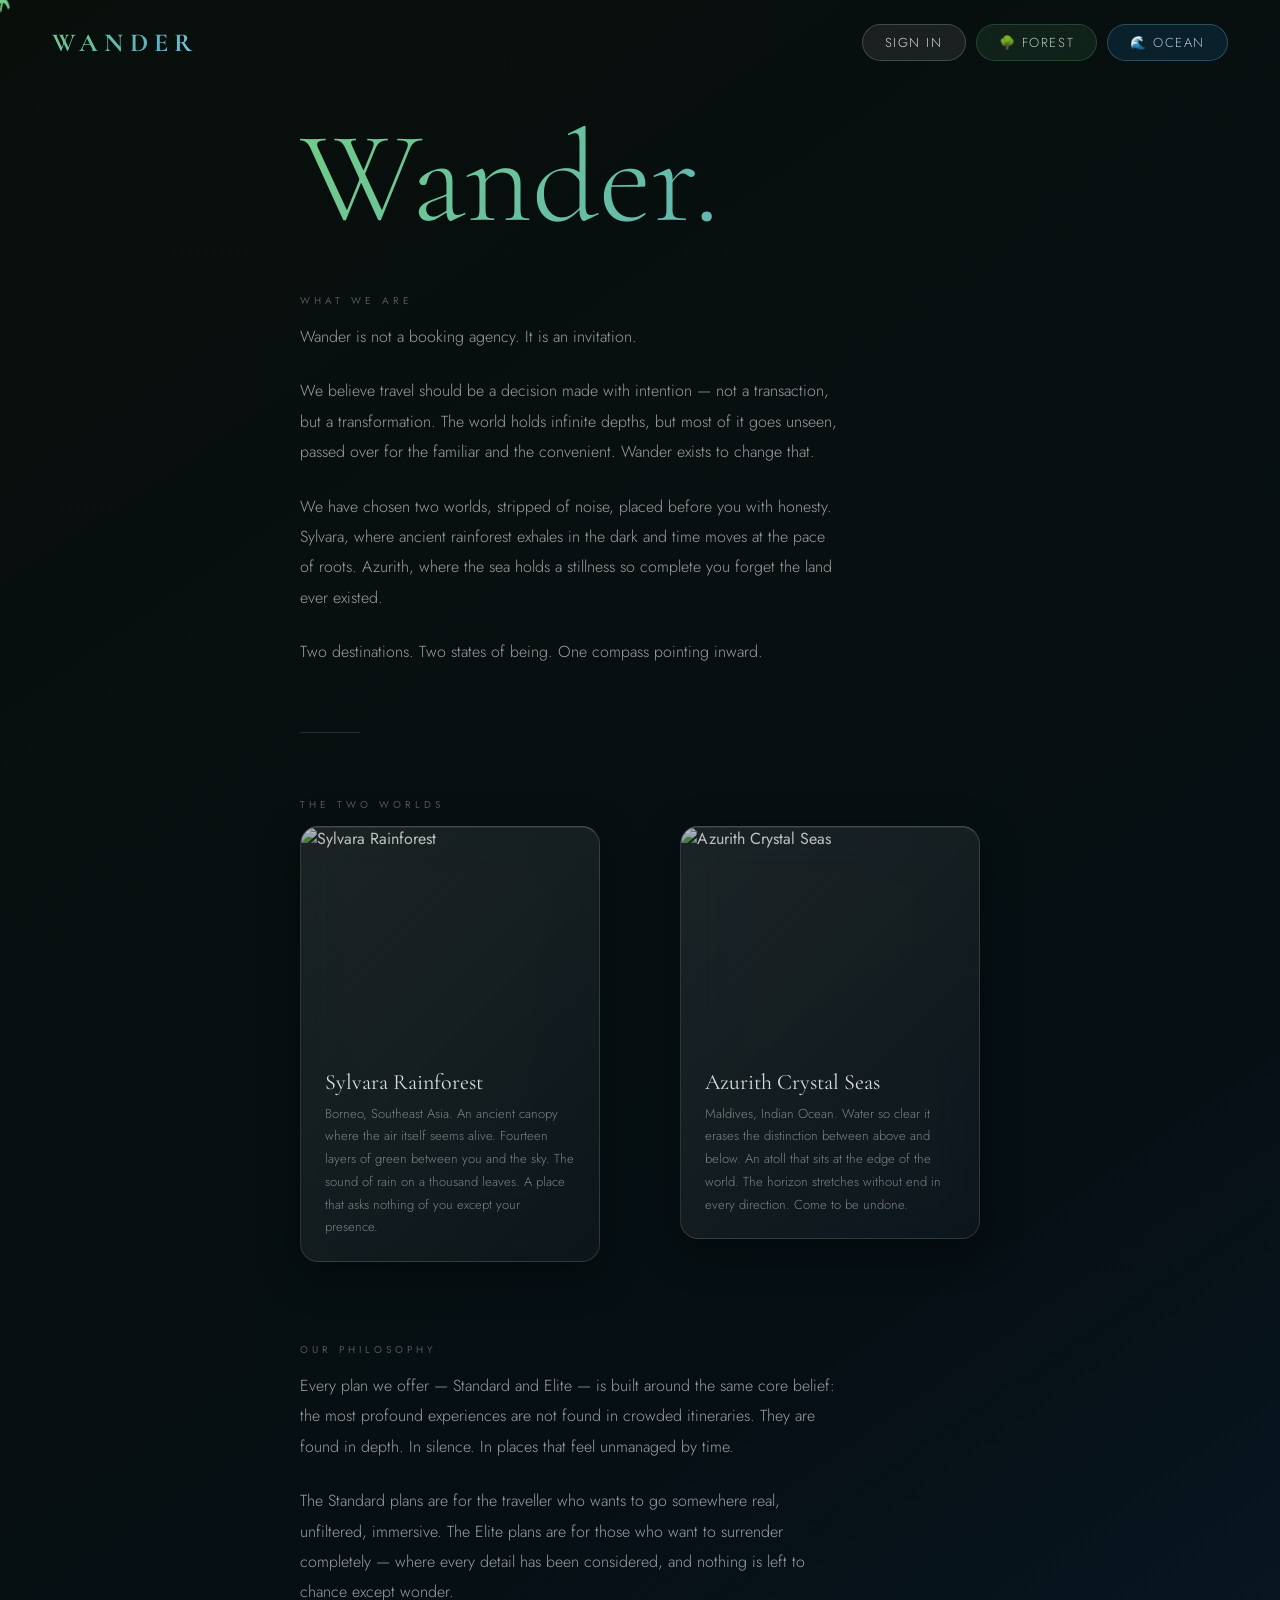
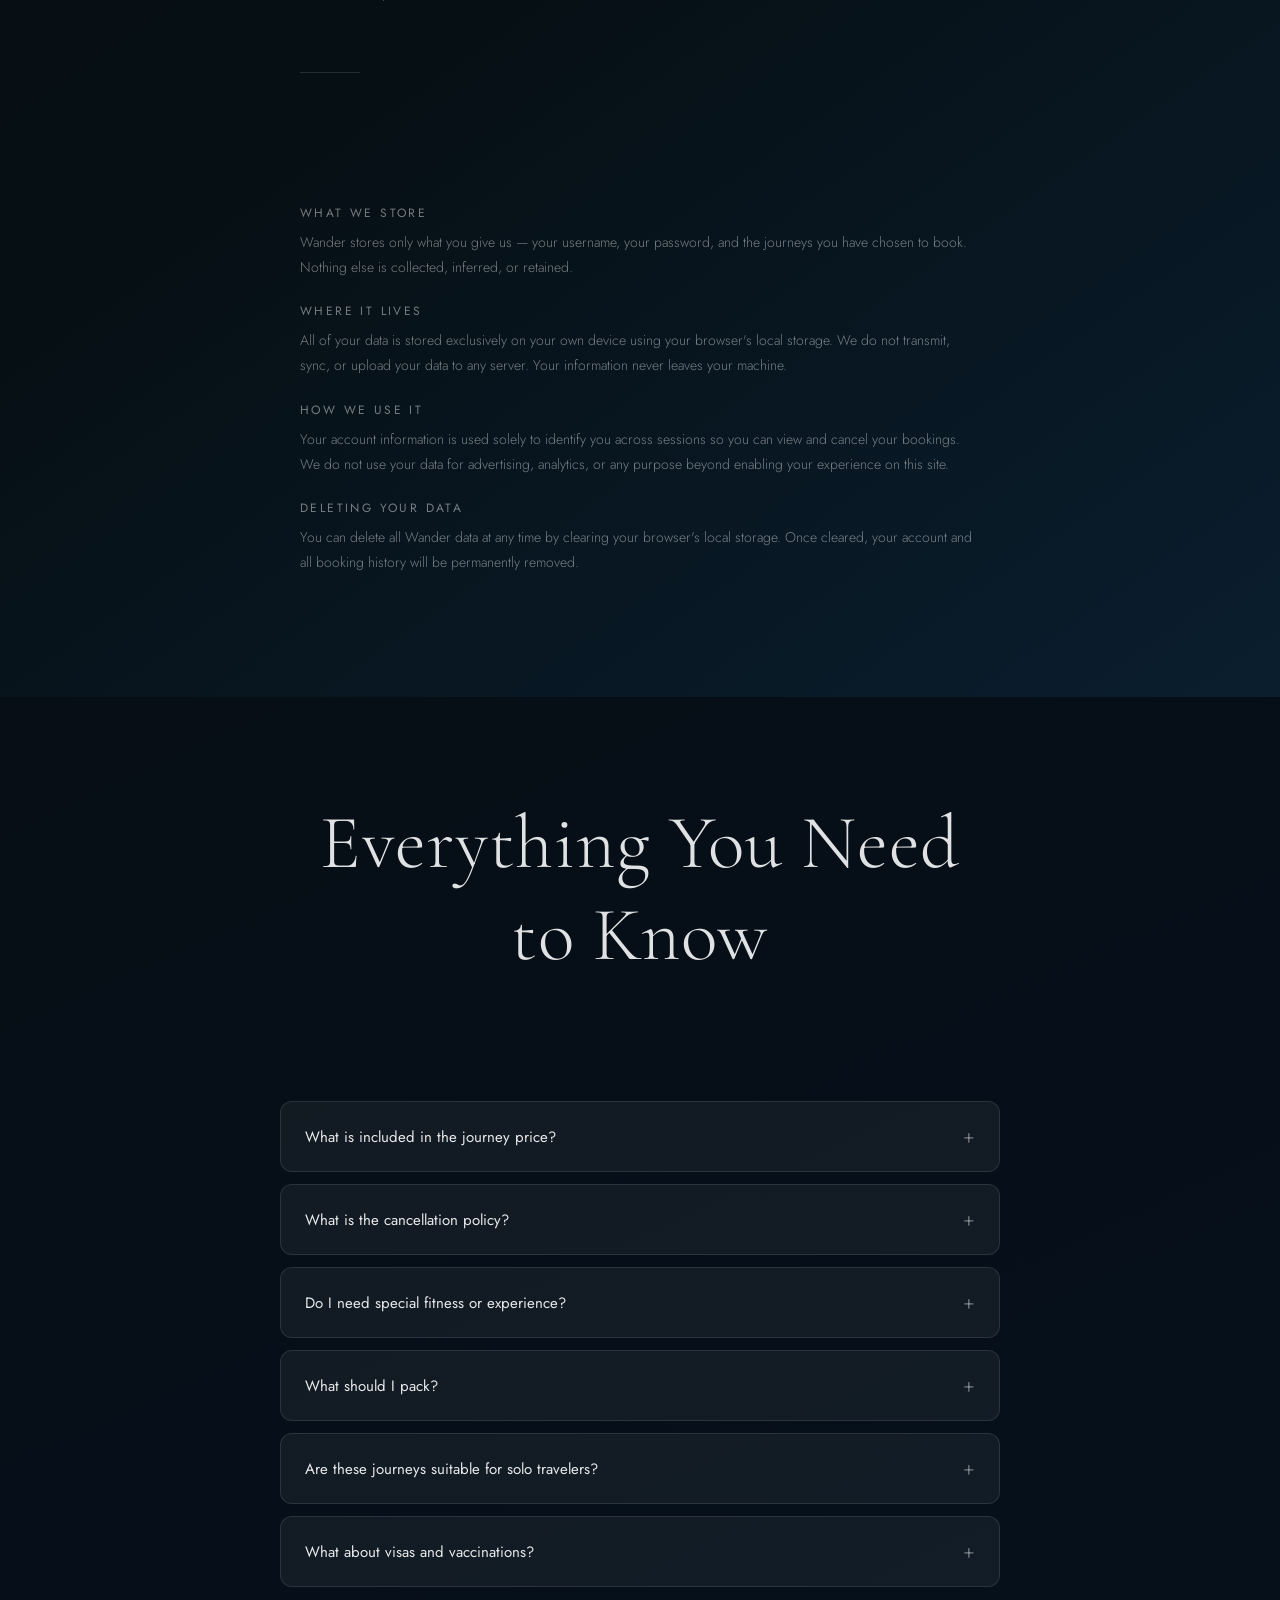
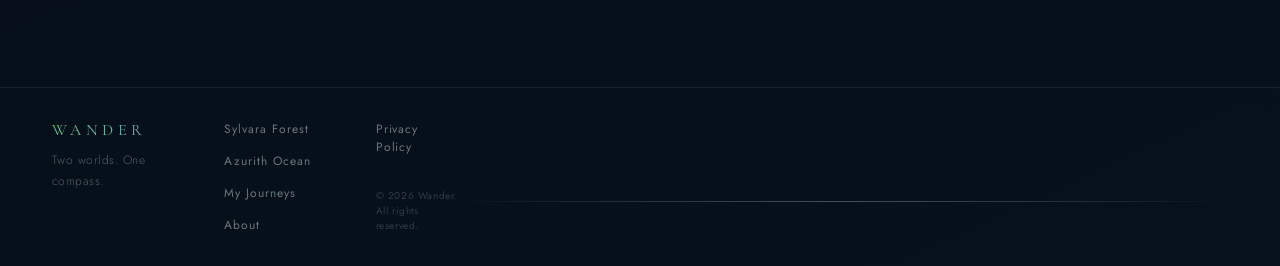
==== about.html @ 3d0f29c4 "this is back end included with some bug fixed" ====
<!DOCTYPE html>
<html lang="en">
<head>

  <meta charset="UTF-8">
  <meta name="viewport" content="width=device-width, initial-scale=1.0">
  <title>Wander — About</title>
  <link rel="preconnect" href="https://fonts.googleapis.com">
  <link rel="preconnect" href="https://fonts.gstatic.com" crossorigin>
  <link href="https://fonts.googleapis.com/css2?family=Cormorant+Garamond:ital,wght@0,300;0,400;0,600;1,300;1,400&family=Jost:wght@200;300;400;500&display=swap" rel="stylesheet">
  <link href="https://cdn.jsdelivr.net/npm/daisyui@4/dist/full.min.css" rel="stylesheet"/>
  <script>tailwind.config = { theme: { extend: {} } }</script>
  <script src="https://cdn.tailwindcss.com"></script>
  <link rel="stylesheet" href="css/style.css">

  <style>
    body {
      background: linear-gradient(155deg, #080f0b 0%, #060d14 50%, #06111d 100%);
      min-height: 100vh;
    }

    .about-split {
      display: grid;
      grid-template-columns: 1fr 1fr;
      gap: 80px;
      align-items: start;
      margin-bottom: 80px;
    }

    .world-card {
      border-radius: 18px;
      overflow: hidden;
      position: relative;
    }

    .world-card-img {
      width: 100%;
      height: 220px;
      object-fit: cover;
      display: block;
      filter: brightness(0.75);
      transition: filter 0.5s ease, transform 0.5s ease;
    }

    .world-card:hover .world-card-img {
      filter: brightness(0.9);
      transform: scale(1.03);
    }

    .world-card-body {
      padding: 22px 24px;
    }

    .world-card-name {
      font-family: 'Cormorant Garamond', serif;
      font-size: 22px;
      font-weight: 400;
      color: rgba(255,255,255,0.85);
      margin-bottom: 8px;
    }

    .world-card-desc {
      font-size: 13px;
      font-weight: 300;
      line-height: 1.75;
      color: rgba(255,255,255,0.45);
    }

    @media (max-width: 640px) {
      .about-split { grid-template-columns: 1fr; gap: 24px; }
    }
  </style>

 <!-- 1. Supabase SDK -->
 <script src="https://cdn.jsdelivr.net/npm/@supabase/supabase-js@2"></script>
 <!-- 2. Config (initializes client) -->
 <script src="js/config.js" defer></script>
 <!-- 3. Auth logic -->
 <script src="js/auth.js" defer></script>
 <!-- 4. Main logic (cursor, scroll, FAQ, lightbox, inquiry) -->
 <script src="js/main.js" defer></script>
 <!-- 5. Bookings logic -->
 <script src="js/bookings.js" defer></script>
</head>
<body>

  <!-- Leaf Cursor -->
  <div id="leaf-cursor">
    <svg viewBox="0 0 24 24" xmlns="http://www.w3.org/2000/svg" width="28" height="28">
      <path d="M21 3C21 3 14 3 10 7C6 11 6 18 6 18C6 18 9.5 15.5 12.5 14.5C9.5 17.5 8.5 22 8.5 22L10.2 21.2C10.2 21.2 11.2 18 14 15.2C15.1 16.4 15.8 18.2 15.8 22L17.6 21.1C17.6 21.1 18.6 16.2 16.8 12.3C19.8 9.2 21 3 21 3Z" fill="#72cc87"/>
    </svg>
  </div>

  <!-- Navbar -->
  <nav class="nav-container scrolled">
    <a href="index.html" class="wander-logo">Wander</a>
    <div class="nav-links">
      <a href="bookings.html" class="glass-btn hover-link" id="bookings-link" style="display:none;">Journeys</a>
      <span class="user-label" id="user-label" style="display:none;"></span>
      <a class="glass-btn hover-link" id="auth-btn" href="auth.html">Sign In</a>
      <a href="index.html" class="glass-btn forest-switcher hover-link">&#x1F333; Forest</a>
      <a href="ocean.html" class="glass-btn ocean-switcher hover-link">&#x1F30A; Ocean</a>
    </div>
  </nav>

  <!-- About Content -->
  <div class="inner-page default-inner" style="padding-top:120px;padding-bottom:100px;">
    <div class="about-content">

      <!-- Hero Title -->
      <h1 class="about-hero-title scroll-reveal">Wander.</h1>

      <!-- Brand Story -->
      <p class="about-label scroll-reveal">What we are</p>
      <p class="about-text scroll-reveal delay-1">
        Wander is not a booking agency. It is an invitation.
      </p>
      <p class="about-text scroll-reveal delay-2">
        We believe travel should be a decision made with intention — not a transaction, but a transformation. The world holds infinite depths, but most of it goes unseen, passed over for the familiar and the convenient. Wander exists to change that.
      </p>
      <p class="about-text scroll-reveal delay-3">
        We have chosen two worlds, stripped of noise, placed before you with honesty. Sylvara, where ancient rainforest exhales in the dark and time moves at the pace of roots. Azurith, where the sea holds a stillness so complete you forget the land ever existed.
      </p>
      <p class="about-text scroll-reveal">
        Two destinations. Two states of being. One compass pointing inward.
      </p>

      <!-- The Two Worlds -->
      <div class="about-divider scroll-reveal"></div>
      <p class="about-label scroll-reveal">The two worlds</p>
      <div class="about-split">
        <div class="world-card glass scroll-reveal delay-1">
          <div style="overflow:hidden;">
            <img
              class="world-card-img"
              src="https://images.unsplash.com/photo-1448375240586-882707db888b?fit=crop&w=600&q=80"
              alt="Sylvara Rainforest"
              loading="lazy"
            >
          </div>
          <div class="world-card-body">
            <p class="world-card-name">Sylvara Rainforest</p>
            <p class="world-card-desc">
              Borneo, Southeast Asia. An ancient canopy where the air itself seems alive. Fourteen layers of green between you and the sky. The sound of rain on a thousand leaves. A place that asks nothing of you except your presence.
            </p>
          </div>
        </div>
        <div class="world-card glass scroll-reveal delay-2">
          <div style="overflow:hidden;">
            <img
              class="world-card-img"
              src="https://images.unsplash.com/photo-1505118380757-91f5f5632de0?fit=crop&w=600&q=80"
              alt="Azurith Crystal Seas"
              loading="lazy"
            >
          </div>
          <div class="world-card-body">
            <p class="world-card-name">Azurith Crystal Seas</p>
            <p class="world-card-desc">
              Maldives, Indian Ocean. Water so clear it erases the distinction between above and below. An atoll that sits at the edge of the world. The horizon stretches without end in every direction. Come to be undone.
            </p>
          </div>
        </div>
      </div>

      <!-- Philosophy -->
      <p class="about-label scroll-reveal">Our philosophy</p>
      <p class="about-text scroll-reveal delay-1">
        Every plan we offer — Standard and Elite — is built around the same core belief: the most profound experiences are not found in crowded itineraries. They are found in depth. In silence. In places that feel unmanaged by time.
      </p>
      <p class="about-text scroll-reveal delay-2">
        The Standard plans are for the traveller who wants to go somewhere real, unfiltered, immersive. The Elite plans are for those who want to surrender completely — where every detail has been considered, and nothing is left to chance except wonder.
      </p>

      <!-- Privacy Policy -->
      <div class="about-divider scroll-reveal" id="privacy"></div>
      <h2 class="privacy-title scroll-reveal">Privacy Policy</h2>

      <div class="privacy-item scroll-reveal delay-1">
        <p class="privacy-item-title">What we store</p>
        <p class="privacy-item-text">
          Wander stores only what you give us — your username, your password, and the journeys you have chosen to book. Nothing else is collected, inferred, or retained.
        </p>
      </div>

      <div class="privacy-item scroll-reveal delay-2">
        <p class="privacy-item-title">Where it lives</p>
        <p class="privacy-item-text">
          All of your data is stored exclusively on your own device using your browser's local storage. We do not transmit, sync, or upload your data to any server. Your information never leaves your machine.
        </p>
      </div>

      <div class="privacy-item scroll-reveal delay-3">
        <p class="privacy-item-title">How we use it</p>
        <p class="privacy-item-text">
          Your account information is used solely to identify you across sessions so you can view and cancel your bookings. We do not use your data for advertising, analytics, or any purpose beyond enabling your experience on this site.
        </p>
      </div>

      <div class="privacy-item scroll-reveal">
        <p class="privacy-item-title">Deleting your data</p>
        <p class="privacy-item-text">
          You can delete all Wander data at any time by clearing your browser's local storage. Once cleared, your account and all booking history will be permanently removed.
        </p>
      </div>

    </div>
  </div>
 <!-- this is the faq section-->
<section class="faq-section">
  <div class="faq-container">
    <h2 class="section-title">Everything You Need to Know</h2>
    <div class="faq-list">
      
      <div class="faq-item">
        <button class="faq-question" aria-expanded="false">
          What is included in the journey price?
          <span class="faq-icon">+</span>
        </button>
        <div class="faq-answer">
          <p>All accommodations, guided excursions, meals as specified, local transportation, permits, and 24/7 support. Flights to the region and travel insurance are not included.</p>
        </div>
      </div>

      <div class="faq-item">
        <button class="faq-question" aria-expanded="false">
          What is the cancellation policy?
          <span class="faq-icon">+</span>
        </button>
        <div class="faq-answer">
          <p>Full refund if cancelled 60+ days before departure. 50% refund 30–59 days before. No refund within 30 days. We recommend travel insurance for unforeseen circumstances.</p>
        </div>
      </div>

      <div class="faq-item">
        <button class="faq-question" aria-expanded="false">
          Do I need special fitness or experience?
          <span class="faq-icon">+</span>
        </button>
        <div class="faq-answer">
          <p>Our standard journeys require moderate fitness (ability to walk 3–5 km on uneven terrain). Premium journeys can be customized for all fitness levels. No prior experience necessary.</p>
        </div>
      </div>

      <div class="faq-item">
        <button class="faq-question" aria-expanded="false">
          What should I pack?
          <span class="faq-icon">+</span>
        </button>
        <div class="faq-answer">
          <p>We provide a detailed packing list upon booking. Essentials include: lightweight breathable clothing, sturdy walking shoes, rain jacket, insect repellent, sunscreen, and a reusable water bottle.</p>
        </div>
      </div>

      <div class="faq-item">
        <button class="faq-question" aria-expanded="false">
          Are these journeys suitable for solo travelers?
          <span class="faq-icon">+</span>
        </button>
        <div class="faq-answer">
          <p>Absolutely. Approximately 40% of our travelers join solo. You will be matched with a roommate of the same gender, or you can opt for a single supplement for private accommodation.</p>
        </div>
      </div>

      <div class="faq-item">
        <button class="faq-question" aria-expanded="false">
          What about visas and vaccinations?
          <span class="faq-icon">+</span>
        </button>
        <div class="faq-answer">
          <p>Visa requirements vary by nationality. We provide guidance upon booking. Recommended vaccinations typically include Hepatitis A/B, Typhoid, and Tetanus. Consult your physician 6–8 weeks before departure.</p>
        </div>
      </div>

    </div>
  </div>
</section>

  <!-- Footer -->
<footer class="site-footer">
  <div class="footer-container">
    <div class="footer-brand">
      <span class="footer-logo">Wander</span>
      <p class="footer-tagline">Two worlds. One compass.</p>
    </div>
    <nav class="footer-nav">
      <a href="index.html" class="footer-link">Sylvara Forest</a>
      <a href="ocean.html" class="footer-link">Azurith Ocean</a>
      <a href="bookings.html" class="footer-link">My Journeys</a>
      <a href="about.html" class="footer-link">About</a>
    </nav>
    <div class="footer-legal">
      <a href="about.html#privacy" class="footer-link">Privacy Policy</a>
      <p class="footer-copyright">© 2026 Wander. All rights reserved.</p>
    </div>
  </div>
  <div class="footer-accent-line"></div>
</footer>

  <script src="js/auth.js"></script>
  <script src="js/main.js"></script>
</body>
</html>
---- css/style.css ----
@import url('https://fonts.googleapis.com/css2?family=Cormorant+Garamond:ital,wght@0,300;0,400;0,600;1,300;1,400&family=Jost:wght@200;300;400;500&display=swap');

/* ===== RESET & BASE ===== */
*, *::before, *::after { margin: 0; padding: 0; box-sizing: border-box; }
html { scroll-behavior: smooth; }
body { font-family: 'Jost', sans-serif; overflow-x: hidden; color: #fff; }

/* ===== SURFACE TEXTURE ===== */
body::before {
  content: '';
  position: fixed;
  inset: 0;
  background-image: url("data:image/svg+xml,%3Csvg viewBox='0 0 256 256' xmlns='http://www.w3.org/2000/svg'%3E%3Cfilter id='noise'%3E%3CfeTurbulence type='fractalNoise' baseFrequency='0.85' numOctaves='4' stitchTiles='stitch'/%3E%3C/filter%3E%3Crect width='100%25' height='100%25' filter='url(%23noise)' opacity='0.025'/%3E%3C/svg%3E");
  pointer-events: none;
  z-index: 1;
  opacity: 0.03;
}

/* ===== CUSTOM CURSOR ===== */
* { cursor: none !important; }
#leaf-cursor {
  position: fixed; width: 28px; height: 28px; top: 0; left: 0;
  pointer-events: none; z-index: 99999;
  transform: translate(-50%, -50%) rotate(-20deg);
  transition: transform 0.12s ease; will-change: left, top;
}
#leaf-cursor.clicking { transform: translate(-50%, -50%) rotate(-20deg) scale(0.75); }

/* ===== CSS VARIABLES ===== */
:root {
  --forest-darkest: #080f0b; --forest-dark: #0d1f15; --forest-mid: #1a3a27; --forest-main: #2e5c40; --forest-light: #4d8a60; --forest-cream: #c5dfc8;
  --ocean-darkest: #060d14; --ocean-dark: #0a1e2e; --ocean-mid: #0e3550; --ocean-main: #1a6a9a; --ocean-light: #7ab8d4; --ocean-sky: #b8d8ea; --ocean-sand: #dfc89a;
  --glass-bg: rgba(255,255,255,0.07); --glass-border: rgba(255,255,255,0.16); --glass-shadow: 0 8px 32px rgba(0,0,0,0.25);
}

/* ===== GLASS MORPHISM ===== */
.glass {
  background: linear-gradient(135deg, rgba(255,255,255,0.09), rgba(255,255,255,0.03));
  border: 1px solid rgba(255,255,255,0.12); border-top: 1px solid rgba(255,255,255,0.22); border-radius: 22px;
  box-shadow: 0 12px 40px rgba(0,0,0,0.35), inset 0 1px 0 rgba(255,255,255,0.08);
  backdrop-filter: blur(24px) saturate(1.15); -webkit-backdrop-filter: blur(24px) saturate(1.15);
}

/* ===== GLASS BUTTONS ===== */
.glass-btn {
  display: inline-block; background: rgba(255,255,255,0.08); backdrop-filter: blur(14px);
  -webkit-backdrop-filter: blur(14px); border: 1px solid rgba(255,255,255,0.18); border-radius: 100px;
  padding: 8px 22px; font-family: 'Jost', sans-serif; font-size: 13px; font-weight: 300; letter-spacing: 0.12em;
  text-transform: uppercase; text-decoration: none; color: rgba(255,255,255,0.82);
  transition: all 0.35s cubic-bezier(0.34, 1.56, 0.64, 1); white-space: nowrap;
}
.glass-btn:hover { background: rgba(255,255,255,0.16); border-color: rgba(255,255,255,0.38); color: #fff; box-shadow: 0 0 24px rgba(255,255,255,0.08); transform: translateY(-1px); }
.glass-btn:active { transform: scale(0.97); transition-duration: 0.1s; }
.ocean-switcher { background: rgba(26,106,154,0.2); border-color: rgba(122,184,212,0.3); color: rgba(184,216,234,0.9); }
.ocean-switcher:hover { background: rgba(26,106,154,0.35); border-color: rgba(122,184,212,0.55); color: #b8d8ea; }
.forest-switcher { background: rgba(46,92,64,0.25); border-color: rgba(77,138,96,0.35); color: rgba(197,223,200,0.9); }
.forest-switcher:hover { background: rgba(46,92,64,0.42); border-color: rgba(197,223,200,0.5); color: #c5dfc8; }

/* ===== NAVBAR ===== */
.nav-container {
  position: fixed; top: 0; width: 100%; z-index: 200; padding: 24px 52px;
  display: flex; justify-content: space-between; align-items: center;
  transition: padding 0.4s ease, background 0.4s ease;
}
.nav-container.scrolled {
  padding: 14px 52px; background: rgba(0,0,0,0.35);
  backdrop-filter: blur(24px); -webkit-backdrop-filter: blur(24px);
  border-bottom: 1px solid rgba(255,255,255,0.07);
}
.nav-links { display: flex; gap: 10px; align-items: center; }

/* ===== WANDER LOGO ===== */
.wander-logo {
  font-family: 'Cormorant Garamond', serif; font-weight: 900; font-size: 26px; letter-spacing: 0.24em; text-transform: uppercase; text-decoration: none;
  background: linear-gradient(115deg, #72cc87 0%, #5aaec8 40%, #d4f0ff 70%, #8ecfe8 100%); background-size: 200% 200%; background-position: 0% 50%;
  -webkit-background-clip: text; background-clip: text; -webkit-text-fill-color: transparent; color: transparent;
  animation: logo-gradient-flow 7s ease-in-out infinite; will-change: background-position;
}
@keyframes logo-gradient-flow { 0%, 100% { background-position: 0% 50%; } 50% { background-position: 100% 50%; } }

.user-label { font-size: 12px; letter-spacing: 0.1em; color: rgba(255,255,255,0.4); font-weight: 300; padding: 8px 12px; }

/* ===== HERO ===== */
.hero-section {
  position: relative; height: 100vh; min-height: 600px;
  display: flex; flex-direction: column; align-items: center; justify-content: center; overflow: hidden;
}
.hero-bg {
  position: absolute; inset: -6%; background-size: cover; background-position: center;
  will-change: transform; z-index: 0; transition: transform 0.08s linear;
}
.hero-overlay { position: absolute; inset: 0; z-index: 1; }
.hero-content { position: relative; z-index: 2; text-align: center; display: flex; flex-direction: column; align-items: center; gap: 18px; padding: 0 24px; }

.forest-page .hero-bg { background-image: url('https://images.unsplash.com/photo-1448375240586-882707db888b?fit=crop&w=1920&q=80'); }
.forest-page .hero-overlay { background: linear-gradient(to bottom, rgba(8,15,11,0.45) 0%, rgba(8,15,11,0.15) 40%, rgba(8,15,11,0.72) 100%); }
.forest-page { background-color: var(--forest-darkest); }
.ocean-page .hero-bg { background-image: url('https://images.unsplash.com/photo-1505118380757-91f5f5632de0?fit=crop&w=1920&q=80'); }
.ocean-page .hero-overlay { background: linear-gradient(to bottom, rgba(6,13,20,0.35) 0%, rgba(6,13,20,0.1) 40%, rgba(6,13,20,0.7) 100%); }
.ocean-page { background-color: var(--ocean-darkest); }

/* ===== HERO TYPOGRAPHY ===== */
.dest-pill { font-size: 10px; font-weight: 400; letter-spacing: 0.4em; text-transform: uppercase; color: rgba(255,255,255,0.55); padding: 6px 18px; border: 1px solid rgba(255,255,255,0.18); border-radius: 100px; backdrop-filter: blur(8px); }
.wander-hero-title { font-family: 'Cormorant Garamond', serif; font-weight: 300; font-size: clamp(88px, 15vw, 196px); line-height: 0.88; letter-spacing: -0.01em; background: linear-gradient(150deg, #72cc87 0%, #5aaec8 55%, #7ab8d4 100%); -webkit-background-clip: text; -webkit-text-fill-color: transparent; background-clip: text; }
.hero-tagline { font-size: 15px; font-weight: 300; font-style: italic; font-family: 'Cormorant Garamond', serif; color: rgba(255,255,255,0.6); letter-spacing: 0.06em; }
.hero-location { font-size: 11px; font-weight: 400; letter-spacing: 0.3em; text-transform: uppercase; color: rgba(255,255,255,0.35); }

/* ===== SCROLL INDICATOR ===== */
.scroll-cue { position: absolute; bottom: 36px; left: 50%; transform: translateX(-50%); z-index: 2; display: flex; flex-direction: column; align-items: center; gap: 10px; }
.scroll-line { width: 1px; height: 48px; background: linear-gradient(to bottom, rgba(255,255,255,0.5), transparent); animation: lineBreath 2.2s ease-in-out infinite; }
.scroll-text { font-size: 9px; letter-spacing: 0.35em; text-transform: uppercase; color: rgba(255,255,255,0.3); }
@keyframes lineBreath { 0%, 100% { opacity: 0.35; transform: scaleY(1); } 50% { opacity: 0.75; transform: scaleY(1.15); } }

/* ===== PLANS SECTION ===== */
.plans-section { padding: 110px 52px 100px; position: relative; z-index: 2; }
.forest-page .plans-section { background: linear-gradient(185deg, var(--forest-darkest) 0%, var(--forest-dark) 35%, var(--forest-mid) 100%); }
.ocean-page .plans-section { background: linear-gradient(185deg, var(--ocean-darkest) 0%, var(--ocean-dark) 35%, var(--ocean-mid) 100%); }
.section-eyebrow { font-size: 10px; letter-spacing: 0.4em; text-transform: uppercase; color: rgba(255,255,255,0.35); text-align: center; margin-bottom: 10px; }
.section-title { font-family: 'Cormorant Garamond', serif; font-size: clamp(42px, 6vw, 76px); font-weight: 300; text-align: center; color: rgba(255,255,255,0.88); margin-bottom: 72px; letter-spacing: 0.01em; display: inline-block; width: 100%; }

/* ===== PLAN CARDS ===== */
.plans-grid { display: grid; grid-template-columns: repeat(auto-fit, minmax(320px, 1fr)); gap: 24px; max-width: 860px; margin: 0 auto; }
.plan-card { border-radius: 18px; overflow: hidden; transition: transform 0.45s cubic-bezier(0.4,0,0.2,1), box-shadow 0.45s ease; }
.plan-card:hover { transform: translateY(-10px); box-shadow: 0 32px 72px rgba(0,0,0,0.45); }
.plan-img-wrap { height: 230px; overflow: hidden; position: relative; cursor: pointer; }
.plan-img-wrap::after { content: 'Expand'; position: absolute; inset: 0; display: flex; align-items: center; justify-content: center; background: linear-gradient(to top, rgba(0,0,0,0.35), transparent 40%); color: rgba(255,255,255,0.85); font-size: 10px; letter-spacing: 0.25em; text-transform: uppercase; opacity: 0; transition: opacity 0.35s ease; pointer-events: none; }
.plan-card:hover .plan-img-wrap::after { opacity: 1; }
.plan-img { width: 100%; height: 100%; object-fit: cover; transition: transform 0.7s cubic-bezier(0.4,0,0.2,1); display: block; opacity: 0; transform: scale(1.06); filter: blur(5px); transition: opacity 0.85s cubic-bezier(0.4,0,0.2,1), transform 0.85s cubic-bezier(0.4,0,0.2,1), filter 0.7s ease; }
.plan-card.revealed .plan-img { opacity: 1; transform: scale(1); filter: blur(0); }
.plan-card.revealed:hover .plan-img { transform: scale(1.08); }
.plan-badge { position: absolute; top: 14px; right: 14px; font-size: 9px; letter-spacing: 0.25em; text-transform: uppercase; padding: 5px 12px; border-radius: 100px; font-weight: 400; }
.badge-standard { background: rgba(255,255,255,0.12); backdrop-filter: blur(10px); color: rgba(255,255,255,0.75); border: 1px solid rgba(255,255,255,0.18); }
.badge-premium { background: rgba(255,210,60,0.15); backdrop-filter: blur(10px); color: #f5c842; border: 1px solid rgba(255,210,60,0.28); }
.plan-body { padding: 26px 28px 28px; }
.plan-name { font-family: 'Cormorant Garamond', serif; font-size: 27px; font-weight: 400; color: rgba(255,255,255,0.94); margin-bottom: 6px; }
.plan-price { font-size: 30px; font-weight: 200; letter-spacing: -0.01em; margin-bottom: 4px; }
.forest-page .plan-price { color: var(--forest-cream); }
.ocean-page .plan-price { color: var(--ocean-sand); }
.plan-duration { font-size: 11px; letter-spacing: 0.2em; text-transform: uppercase; color: rgba(255,255,255,0.35); margin-bottom: 22px; }
.plan-features { list-style: none; margin-bottom: 26px; display: flex; flex-direction: column; gap: 9px; }
.plan-features li { font-size: 13.5px; font-weight: 300; color: rgba(255,255,255,0.58); display: flex; align-items: center; gap: 10px; }
.plan-features li::before { content: ''; width: 3px; height: 3px; border-radius: 50%; flex-shrink: 0; opacity: 0.7; }
.forest-page .plan-features li::before { background: var(--forest-light); }
.ocean-page .plan-features li::before { background: var(--ocean-light); }

/* ===== DESTINATION INTRODUCTION ===== */
.intro-section { padding: 120px 52px 100px; display: flex; justify-content: center; }
.forest-page .intro-section { background: linear-gradient(185deg, var(--forest-dark) 0%, var(--forest-mid) 50%, var(--forest-darkest) 100%); }
.ocean-page .intro-section { background: linear-gradient(185deg, var(--ocean-dark) 0%, var(--ocean-mid) 50%, var(--ocean-darkest) 100%); }
.intro-container { max-width: 720px; text-align: center; }
.intro-eyebrow { font-size: 10px; letter-spacing: 0.4em; text-transform: uppercase; color: rgba(255,255,255,0.35); margin-bottom: 16px; }
.intro-title { font-family: 'Cormorant Garamond', serif; font-size: clamp(38px, 6vw, 64px); font-weight: 300; color: rgba(255,255,255,0.92); margin-bottom: 48px; line-height: 1.1; }
.intro-content { display: flex; flex-direction: column; gap: 24px; }
.intro-content p { font-size: 16px; font-weight: 300; line-height: 1.9; color: rgba(255,255,255,0.65); letter-spacing: 0.02em; }

/* Book Button */
.book-btn { width: 100%; padding: 13px; border-radius: 10px; font-family: 'Jost', sans-serif; font-size: 12px; font-weight: 400; letter-spacing: 0.18em; text-transform: uppercase; border: none; transition: all 0.35s cubic-bezier(0.34, 1.56, 0.64, 1); }
.forest-page .book-btn { background: rgba(46,92,64,0.3); backdrop-filter: blur(12px); border: 1px solid rgba(77,138,96,0.45); color: var(--forest-cream); animation: heartbeat-forest 2.5s infinite ease-in-out; }
.forest-page .book-btn:hover { background: rgba(46,92,64,0.55); border-color: rgba(197,223,200,0.55); box-shadow: 0 0 32px rgba(46,92,64,0.35); transform: translateY(-2px); animation-play-state: paused; }
.forest-page .book-btn:active { transform: scale(0.98); transition-duration: 0.1s; }
.ocean-page .book-btn { background: rgba(26,106,154,0.28); backdrop-filter: blur(12px); border: 1px solid rgba(26,106,154,0.5); color: var(--ocean-sky); animation: heartbeat-ocean 2s infinite ease-in-out; }
.ocean-page .book-btn:hover { background: rgba(26,106,154,0.48); border-color: rgba(122,184,212,0.55); box-shadow: 0 0 32px rgba(26,106,154,0.3); transform: translateY(-2px); animation-play-state: paused; }
.ocean-page .book-btn:active { transform: scale(0.98); transition-duration: 0.1s; }

@keyframes heartbeat-forest {
  0% { box-shadow: 0 0 0 0 rgba(77, 138, 96, 0.4); transform: scale(1); }
  15% { box-shadow: 0 0 12px 4px rgba(77, 138, 96, 0.7); transform: scale(1.03); }
  30% { box-shadow: 0 0 0 0 rgba(77, 138, 96, 0.4); transform: scale(1); }
  45% { box-shadow: 0 0 12px 4px rgba(77, 138, 96, 0.7); transform: scale(1.03); }
  60% { box-shadow: 0 0 0 0 rgba(77, 138, 96, 0); transform: scale(1); }
}
@keyframes heartbeat-ocean {
  0% { box-shadow: 0 0 0 0 rgba(122, 184, 212, 0.4); transform: scale(1); }
  15% { box-shadow: 0 0 12px 4px rgba(122, 184, 212, 0.7); transform: scale(1.03); }
  30% { box-shadow: 0 0 0 0 rgba(122, 184, 212, 0.4); transform: scale(1); }
  45% { box-shadow: 0 0 12px 4px rgba(122, 184, 212, 0.7); transform: scale(1.03); }
  60% { box-shadow: 0 0 0 0 rgba(122, 184, 212, 0); transform: scale(1); }
}
.book-btn:hover { animation-play-state: paused; transform: translateY(-2px) scale(1) !important; }

/* ===== SCROLL REVEAL & SHIFT ===== */
.scroll-reveal { opacity: 0; transform: translateY(24px) scale(0.98); filter: blur(4px); transition: opacity 0.9s cubic-bezier(0.4,0,0.2,1), transform 0.9s cubic-bezier(0.4,0,0.2,1), filter 0.7s cubic-bezier(0.4,0,0.2,1); }
.scroll-reveal.delay-1 { transition-delay: 0.12s; }
.scroll-reveal.delay-2 { transition-delay: 0.24s; }
.scroll-reveal.delay-3 { transition-delay: 0.36s; }
.scroll-reveal.delay-4 { transition-delay: 0.5s; }
.scroll-reveal.revealed { opacity: 1; transform: translateY(0) scale(1); filter: blur(0); }
.section-title-shift { display: block; transition: transform 0.12s linear; }

/* ===== TOAST ===== */
.wander-toast { position: fixed; bottom: 44px; left: 50%; transform: translateX(-50%) translateY(16px); background: rgba(20,30,22,0.9); backdrop-filter: blur(20px); -webkit-backdrop-filter: blur(20px); border: 1px solid rgba(255,255,255,0.14); color: rgba(255,255,255,0.88); padding: 13px 32px; border-radius: 100px; font-family: 'Jost', sans-serif; font-size: 13px; font-weight: 300; letter-spacing: 0.06em; z-index: 9999; opacity: 0; transition: all 0.4s cubic-bezier(0.4,0,0.2,1); pointer-events: none; }
.wander-toast.show { opacity: 1; transform: translateX(-50%) translateY(0); }

/* ===== AUTH PAGE ===== */
.auth-page { min-height: 100vh; background: linear-gradient(145deg, var(--forest-darkest) 0%, #06111d 55%, var(--ocean-darkest) 100%); display: flex; align-items: center; justify-content: center; padding: 100px 24px 48px; position: relative; z-index: 2; }
.auth-card { width: 100%; max-width: 400px; border-radius: 22px; padding: 48px 42px; }
.auth-logo { font-family: 'Cormorant Garamond', serif; font-size: 18px; letter-spacing: 0.35em; text-transform: uppercase; background: linear-gradient(135deg, #68c281, #5aaec8); -webkit-background-clip: text; -webkit-text-fill-color: transparent; background-clip: text; display: block; margin-bottom: 32px; }
.auth-title { font-family: 'Cormorant Garamond', serif; font-size: 38px; font-weight: 300; color: rgba(255,255,255,0.92); margin-bottom: 6px; }
.auth-sub { font-size: 13px; font-weight: 300; color: rgba(255,255,255,0.38); margin-bottom: 36px; letter-spacing: 0.04em; }
.auth-label { font-size: 10px; letter-spacing: 0.3em; text-transform: uppercase; color: rgba(255,255,255,0.4); display: block; margin-bottom: 7px; }
.auth-input { width: 100%; background: rgba(255,255,255,0.06); border: 1px solid rgba(255,255,255,0.13); border-radius: 10px; padding: 13px 16px; font-family: 'Jost', sans-serif; font-size: 14px; font-weight: 300; color: rgba(255,255,255,0.88); outline: none; transition: border-color 0.3s, box-shadow 0.3s, transform 0.2s; margin-bottom: 20px; }
.auth-input::placeholder { color: rgba(255,255,255,0.25); }
.auth-input:focus { border-color: rgba(255,255,255,0.35); box-shadow: 0 0 0 4px rgba(255,255,255,0.06); transform: translateY(-1px); }
.auth-submit { width: 100%; padding: 14px; border-radius: 10px; font-family: 'Jost', sans-serif; font-size: 12px; font-weight: 400; letter-spacing: 0.2em; text-transform: uppercase; background: rgba(255,255,255,0.1); backdrop-filter: blur(12px); border: 1px solid rgba(255,255,255,0.2); color: rgba(255,255,255,0.9); transition: all 0.35s cubic-bezier(0.34, 1.56, 0.64, 1); margin-top: 6px; }
.auth-submit:hover { background: rgba(255,255,255,0.18); border-color: rgba(255,255,255,0.38); box-shadow: 0 0 28px rgba(255,255,255,0.07); color: #fff; transform: translateY(-1px); }
.auth-submit:active { transform: scale(0.98); transition-duration: 0.1s; }
.auth-toggle { text-align: center; margin-top: 26px; font-size: 13px; font-weight: 300; color: rgba(255,255,255,0.35); }
.auth-toggle a { color: rgba(255,255,255,0.7); text-decoration: none; border-bottom: 1px solid rgba(255,255,255,0.25); transition: color 0.3s, border-color 0.3s; }
.auth-toggle a:hover { color: #fff; border-color: rgba(255,255,255,0.65); }
.auth-error { font-size: 12px; color: #ff8888; margin-bottom: 14px; letter-spacing: 0.04em; min-height: 18px; }

/* ===== BOOKINGS PAGE ===== */
.inner-page { min-height: 100vh; padding: 120px 52px 80px; position: relative; z-index: 2; }
.forest-page.inner-page, .forest-page .inner-page { background: linear-gradient(170deg, var(--forest-darkest) 0%, var(--forest-dark) 50%, var(--forest-mid) 100%); }
.default-inner { background: linear-gradient(145deg, var(--forest-darkest) 0%, #060f14 60%, var(--ocean-dark) 100%); }
.page-title { font-family: 'Cormorant Garamond', serif; font-size: clamp(42px, 7vw, 80px); font-weight: 300; color: rgba(255,255,255,0.9); margin-bottom: 8px; }
.page-sub { font-size: 13px; font-weight: 300; color: rgba(255,255,255,0.35); letter-spacing: 0.06em; margin-bottom: 56px; }
.booking-item { border-radius: 14px; padding: 22px 26px; margin-bottom: 14px; display: flex; justify-content: space-between; align-items: center; gap: 20px; background: rgba(255,255,255,0.04); border: 1px solid rgba(255,255,255,0.08); transition: background 0.3s; }
.booking-item:hover { background: rgba(255,255,255,0.07); }
.booking-left { flex: 1; }
.booking-name { font-family: 'Cormorant Garamond', serif; font-size: 23px; font-weight: 400; color: rgba(255,255,255,0.9); margin-bottom: 4px; }
.booking-meta { font-size: 12px; font-weight: 300; color: rgba(255,255,255,0.38); letter-spacing: 0.05em; }
.booking-right { display: flex; align-items: center; gap: 20px; flex-shrink: 0; }
.booking-price { font-size: 24px; font-weight: 200; color: var(--forest-cream); letter-spacing: -0.01em; }
.cancel-btn { background: rgba(220,60,60,0.1); border: 1px solid rgba(220,60,60,0.22); color: rgba(255,140,140,0.75); border-radius: 8px; padding: 7px 15px; font-family: 'Jost', sans-serif; font-size: 10px; letter-spacing: 0.18em; text-transform: uppercase; font-weight: 400; transition: all 0.3s; }
.cancel-btn:hover { background: rgba(220,60,60,0.22); border-color: rgba(220,60,60,0.4); color: #ff9999; }
.empty-state { text-align: center; padding: 100px 24px; color: rgba(255,255,255,0.3); }
.empty-state-title { font-family: 'Cormorant Garamond', serif; font-size: 36px; font-weight: 300; margin-bottom: 12px; color: rgba(255,255,255,0.4); }
.empty-state-text { font-size: 14px; font-weight: 300; margin-bottom: 32px; letter-spacing: 0.04em; }

/* ===== ABOUT PAGE ===== */
.about-content { max-width: 680px; margin: 0 auto; }
.about-hero-title { font-family: 'Cormorant Garamond', serif; font-size: clamp(64px, 12vw, 130px); font-weight: 300; line-height: 0.9; background: linear-gradient(135deg, #72cc87 0%, #5aaec8 100%); -webkit-background-clip: text; -webkit-text-fill-color: transparent; background-clip: text; margin-bottom: 56px; }
.about-label { font-size: 10px; letter-spacing: 0.4em; text-transform: uppercase; color: rgba(255,255,255,0.3); margin-bottom: 14px; }
.about-text { font-size: 16px; font-weight: 300; line-height: 1.9; color: rgba(255,255,255,0.6); margin-bottom: 24px; max-width: 60ch; }
.about-divider { width: 60px; height: 1px; background: rgba(255,255,255,0.12); margin: 64px 0; }
.privacy-title { font-family: 'Cormorant Garamond', serif; font-size: 32px; font-weight: 300; color: rgba(255,255,255,0.7); margin-bottom: 28px; }
.privacy-item { margin-bottom: 22px; }
.privacy-item-title { font-size: 12px; letter-spacing: 0.2em; text-transform: uppercase; color: rgba(255,255,255,0.45); margin-bottom: 8px; font-weight: 400; }
.privacy-item-text { font-size: 14px; font-weight: 300; line-height: 1.8; color: rgba(255,255,255,0.45); }

/* ===== INQUIRY SECTION ===== */
.inquiry-section { padding: 100px 52px; display: flex; justify-content: center; }
.forest-page .inquiry-section { background: linear-gradient(185deg, var(--forest-mid) 0%, var(--forest-dark) 50%, var(--forest-darkest) 100%); }
.ocean-page .inquiry-section { background: linear-gradient(185deg, var(--ocean-mid) 0%, var(--ocean-dark) 50%, var(--ocean-darkest) 100%); }
.inquiry-container { width: 100%; max-width: 720px; border-radius: 22px; padding: 48px 42px; }
.inquiry-sub { font-size: 14px; font-weight: 300; color: rgba(255,255,255,0.5); text-align: center; margin-bottom: 42px; line-height: 1.7; }
.form-grid { display: grid; grid-template-columns: 1fr 1fr; gap: 24px; margin-bottom: 28px; }
.form-group { display: flex; flex-direction: column; }
.inquiry-label { font-size: 10px; letter-spacing: 0.3em; text-transform: uppercase; color: rgba(255,255,255,0.4); margin-bottom: 8px; }
.inquiry-input { width: 100%; background: rgba(255,255,255,0.05); border: 1px solid rgba(255,255,255,0.12); border-radius: 10px; padding: 13px 16px; font-family: 'Jost', sans-serif; font-size: 14px; font-weight: 300; color: rgba(255,255,255,0.9); outline: none; transition: border-color 0.3s, box-shadow 0.3s; -webkit-appearance: none; appearance: none; }
.inquiry-input::placeholder { color: rgba(255,255,255,0.25); }
.inquiry-input:focus { border-color: rgba(255,255,255,0.35); box-shadow: 0 0 0 4px rgba(255,255,255,0.06); }
.inquiry-input option { background: #0d1f15; color: #fff; }
.inquiry-input::-webkit-calendar-picker-indicator { filter: invert(0.8); }
.inquiry-error { color: #ff8888; font-size: 12px; margin-bottom: 14px; min-height: 18px; text-align: center; }
.inquiry-submit { width: 100%; padding: 14px; border-radius: 10px; font-family: 'Jost', sans-serif; font-size: 12px; font-weight: 400; letter-spacing: 0.2em; text-transform: uppercase; background: rgba(255,255,255,0.1); border: 1px solid rgba(255,255,255,0.2); color: rgba(255,255,255,0.9); transition: all 0.35s cubic-bezier(0.34, 1.56, 0.64, 1); cursor: pointer; }
.inquiry-submit:hover { background: rgba(255,255,255,0.18); border-color: rgba(255,255,255,0.38); box-shadow: 0 0 28px rgba(255,255,255,0.07); transform: translateY(-1px); }
.inquiry-submit:active { transform: scale(0.98); transition-duration: 0.1s; }

/* ===== LIGHTBOX & IMAGE REVEAL ===== */
.lightbox { position: fixed; inset: 0; z-index: 10000; display: flex; align-items: center; justify-content: center; background: rgba(0,0,0,0.82); backdrop-filter: blur(14px); opacity: 0; pointer-events: none; transition: opacity 0.35s ease; }
.lightbox.active { opacity: 1; pointer-events: auto; }
.lightbox-img { max-width: 92vw; max-height: 88vh; border-radius: 6px; box-shadow: 0 24px 64px rgba(0,0,0,0.55); transform: scale(0.93); transition: transform 0.35s cubic-bezier(0.4,0,0.2,1); }
.lightbox.active .lightbox-img { transform: scale(1); }
.lightbox-close { position: absolute; top: 20px; right: 20px; width: 44px; height: 44px; background: rgba(255,255,255,0.08); border: 1px solid rgba(255,255,255,0.2); border-radius: 50%; color: rgba(255,255,255,0.85); font-size: 18px; cursor: pointer; display: flex; align-items: center; justify-content: center; transition: background 0.2s; }
.lightbox-close:hover { background: rgba(255,255,255,0.18); color: #fff; }

/* ===== FAQ ACCORDION ===== */
.faq-section { padding: 100px 52px; }
.forest-page .faq-section { background: linear-gradient(185deg, var(--forest-darkest) 0%, var(--forest-dark) 50%, var(--forest-mid) 100%); }
.ocean-page .faq-section { background: linear-gradient(185deg, var(--ocean-darkest) 0%, var(--ocean-dark) 50%, var(--ocean-mid) 100%); }
.faq-container { max-width: 720px; margin: 0 auto; }
.faq-list { display: flex; flex-direction: column; gap: 12px; margin-top: 48px; }
.faq-item { background: rgba(255,255,255,0.05); border: 1px solid rgba(255,255,255,0.1); border-radius: 12px; overflow: hidden; transition: border-color 0.3s ease; }
.faq-item:hover { border-color: rgba(255,255,255,0.2); }
.faq-question { width: 100%; padding: 20px 24px; display: flex; justify-content: space-between; align-items: center; gap: 16px; background: transparent; border: none; cursor: pointer; text-align: left; font-family: 'Jost', sans-serif; font-size: 15px; font-weight: 400; color: rgba(255,255,255,0.9); transition: color 0.3s ease; }
.faq-question:hover { color: #fff; }
.faq-icon { font-size: 20px; font-weight: 300; color: rgba(255,255,255,0.5); transition: transform 0.35s cubic-bezier(0.4,0,0.2,1); flex-shrink: 0; }
.faq-item.active .faq-icon { transform: rotate(45deg); }
.faq-answer { max-height: 0; overflow: hidden; transition: max-height 0.4s cubic-bezier(0,1,0,1), padding 0.4s ease; }
.faq-item.active .faq-answer { max-height: 300px; padding: 0 24px 20px; transition: max-height 0.4s ease-in-out, padding 0.4s ease; }
.faq-answer p { font-size: 14px; line-height: 1.8; color: rgba(255,255,255,0.6); margin: 0; }

/* ===== PREMIUM FOOTER ===== */
.site-footer {
  display: flex;
  justify-content: space-between;
  align-items: center;
  padding: 32px 52px;
  border-top: 1px solid rgba(255,255,255,0.07);
}
.forest-page .site-footer { background: var(--forest-mid); }
.ocean-page .site-footer { background: var(--ocean-mid); }

.footer-text {
  font-size: 11px;
  letter-spacing: 0.1em;
  color: rgba(255,255,255,0.25);
  text-decoration: none;
  transition: color 0.3s;
}
.footer-text:hover { color: rgba(255,255,255,0.55); } 

.forest-page .site-footer {
  background: linear-gradient(185deg, var(--forest-mid) 0%, var(--forest-darkest) 100%);
  border-top-color: rgba(197,223,200,0.12);
}
.ocean-page .site-footer {
  background: linear-gradient(185deg, var(--ocean-mid) 0%, var(--ocean-darkest) 100%);
  border-top-color: rgba(122,184,212,0.12);
}

.footer-container {
  display: grid;
  grid-template-columns: 1.2fr 1fr 0.8fr;
  gap: 48px;
  max-width: 1100px;
  margin: 0 auto;
}

.footer-logo {
  font-family: 'Cormorant Garamond', serif;
  font-size: 16px;
  letter-spacing: 0.28em;
  text-transform: uppercase;
  background: linear-gradient(135deg, #68c281, #5aaec8);
  -webkit-background-clip: text;
  -webkit-text-fill-color: transparent;
  background-clip: text;
  display: block;
  margin-bottom: 10px;
}

.footer-tagline {
  font-size: 12px;
  font-weight: 300;
  color: rgba(255,255,255,0.32);
  letter-spacing: 0.04em;
  line-height: 1.7;
}

.footer-nav, .footer-legal {
  display: flex;
  flex-direction: column;
  gap: 14px;
}

.footer-link {
  font-size: 12px;
  letter-spacing: 0.08em;
  color: rgba(255,255,255,0.42);
  text-decoration: none;
  transition: color 0.3s ease, transform 0.25s ease;
  display: inline-block;
}
.footer-link:hover {
  color: rgba(255,255,255,0.88);
  transform: translateX(4px);
}

.footer-copyright {
  font-size: 10px;
  color: rgba(255,255,255,0.18);
  margin-top: 18px;
  letter-spacing: 0.06em;
}

.footer-accent-line {
  width: 100%;
  height: 1px;
  margin-top: 48px;
  background: linear-gradient(90deg, 
    transparent 0%, 
    rgba(255,255,255,0.12) 20%, 
    rgba(255,255,255,0.25) 50%, 
    rgba(255,255,255,0.12) 80%, 
    transparent 100%
  );
}

/* ===== ACCESSIBILITY & RESPONSIVE ===== */
@media (prefers-reduced-motion: reduce) {
  *, *::before, *::after { animation-duration: 0.01ms !important; animation-iteration-count: 1 !important; transition-duration: 0.01ms !important; scroll-behavior: auto !important; }
  .hero-bg { transform: none !important; }
  #leaf-cursor { display: none !important; }
  * { cursor: auto !important; }
  .scroll-reveal { opacity: 1; transform: none; filter: none; }
  .wander-logo { animation: none; }
}

@media (max-width: 768px) {
  .nav-container { padding: 16px 24px; }
  .nav-container.scrolled { padding: 12px 24px; }
  .nav-links { gap: 8px; flex-wrap: wrap; justify-content: center; }
  .nav-links .glass-btn { padding: 7px 14px; font-size: 11px; }
  .hero-section { min-height: 100svh; }
  .wander-hero-title { font-size: clamp(68px, 18vw, 110px); line-height: 0.9; }
  .hero-tagline { font-size: 14px; }
  .scroll-cue { display: none; }
  .plans-section { padding: 60px 24px; }
  .section-title { margin-bottom: 40px; }
  .plans-grid { grid-template-columns: 1fr; max-width: 100%; gap: 20px; }
  .plan-img-wrap { height: 200px; }
  .plan-body { padding: 22px; }
  .inner-page { padding: 90px 24px 60px; }
  .booking-item { flex-direction: column; align-items: flex-start; gap: 16px; padding: 18px; }
  .booking-right { width: 100%; justify-content: space-between; align-items: center; }
  .site-footer { flex-direction: column; gap: 16px; text-align: center; padding: 28px 24px; }
  .book-btn, .cancel-btn, .auth-submit, .inquiry-submit { min-height: 48px; }
  .intro-section { padding: 80px 24px 60px; }
  .intro-content p { font-size: 15px; line-height: 1.8; }
  .intro-title { margin-bottom: 36px; }
  .faq-section { padding: 60px 24px; }
  .faq-question { padding: 18px 20px; font-size: 14px; }
  .faq-answer { padding: 0 20px 18px !important; }
  .form-grid { grid-template-columns: 1fr; gap: 18px; }
  .inquiry-section { padding: 60px 24px; }
  .inquiry-container { padding: 36px 24px; }
}

@media (max-width: 480px) {
  .nav-links { gap: 6px; }
  .auth-card { padding: 32px 20px; }
  .auth-input { font-size: 16px; }
  .page-title { font-size: clamp(36px, 10vw, 64px); }
  .intro-content p { font-size: 14px; }
}

@media (hover: none) and (pointer: coarse) {
  #leaf-cursor { display: none !important; }
  * { cursor: auto !important; }
  .plan-img-wrap::after { display: none; }
  .plan-card:hover { transform: none; box-shadow: none; }
  .plan-card:hover .plan-img { transform: none; }
  .glass-btn:active, .book-btn:active, .auth-submit:active, .cancel-btn:active, .inquiry-submit:active { transform: scale(0.97); transition-duration: 0.1s; }
}
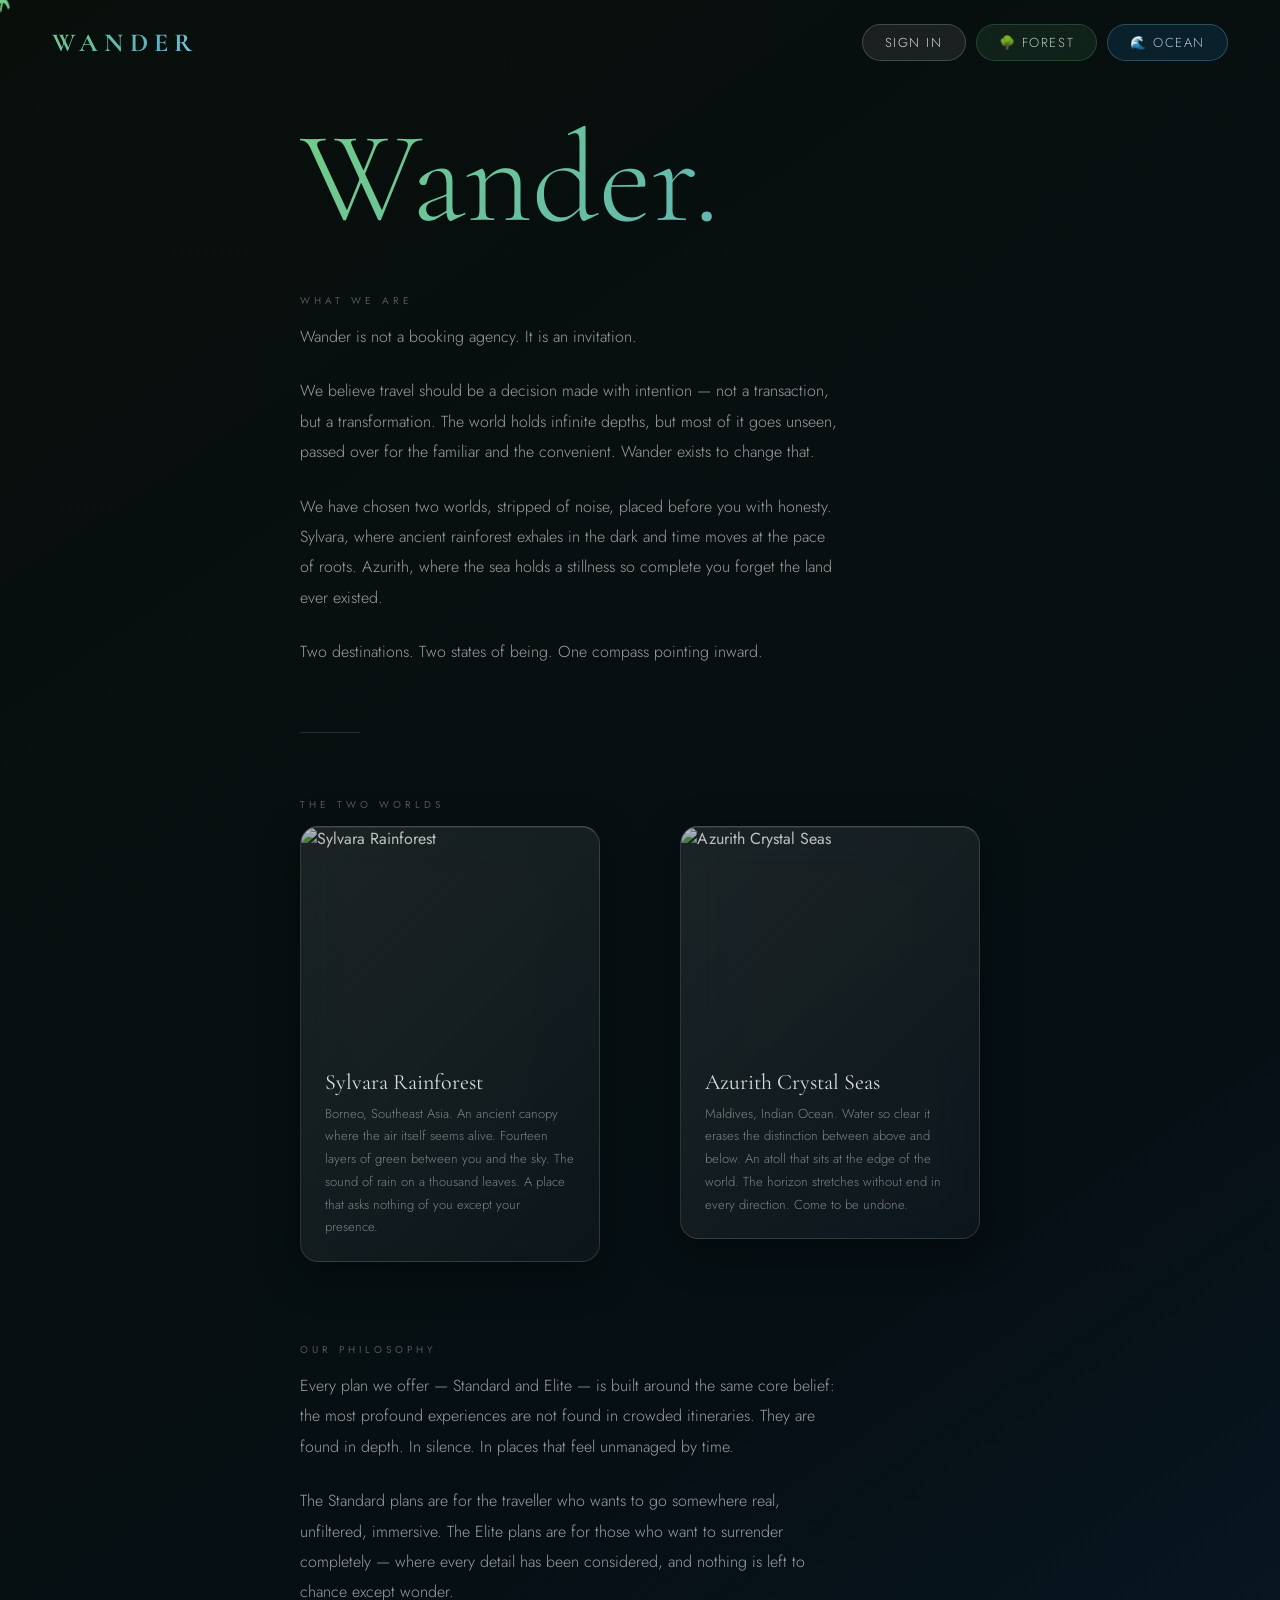
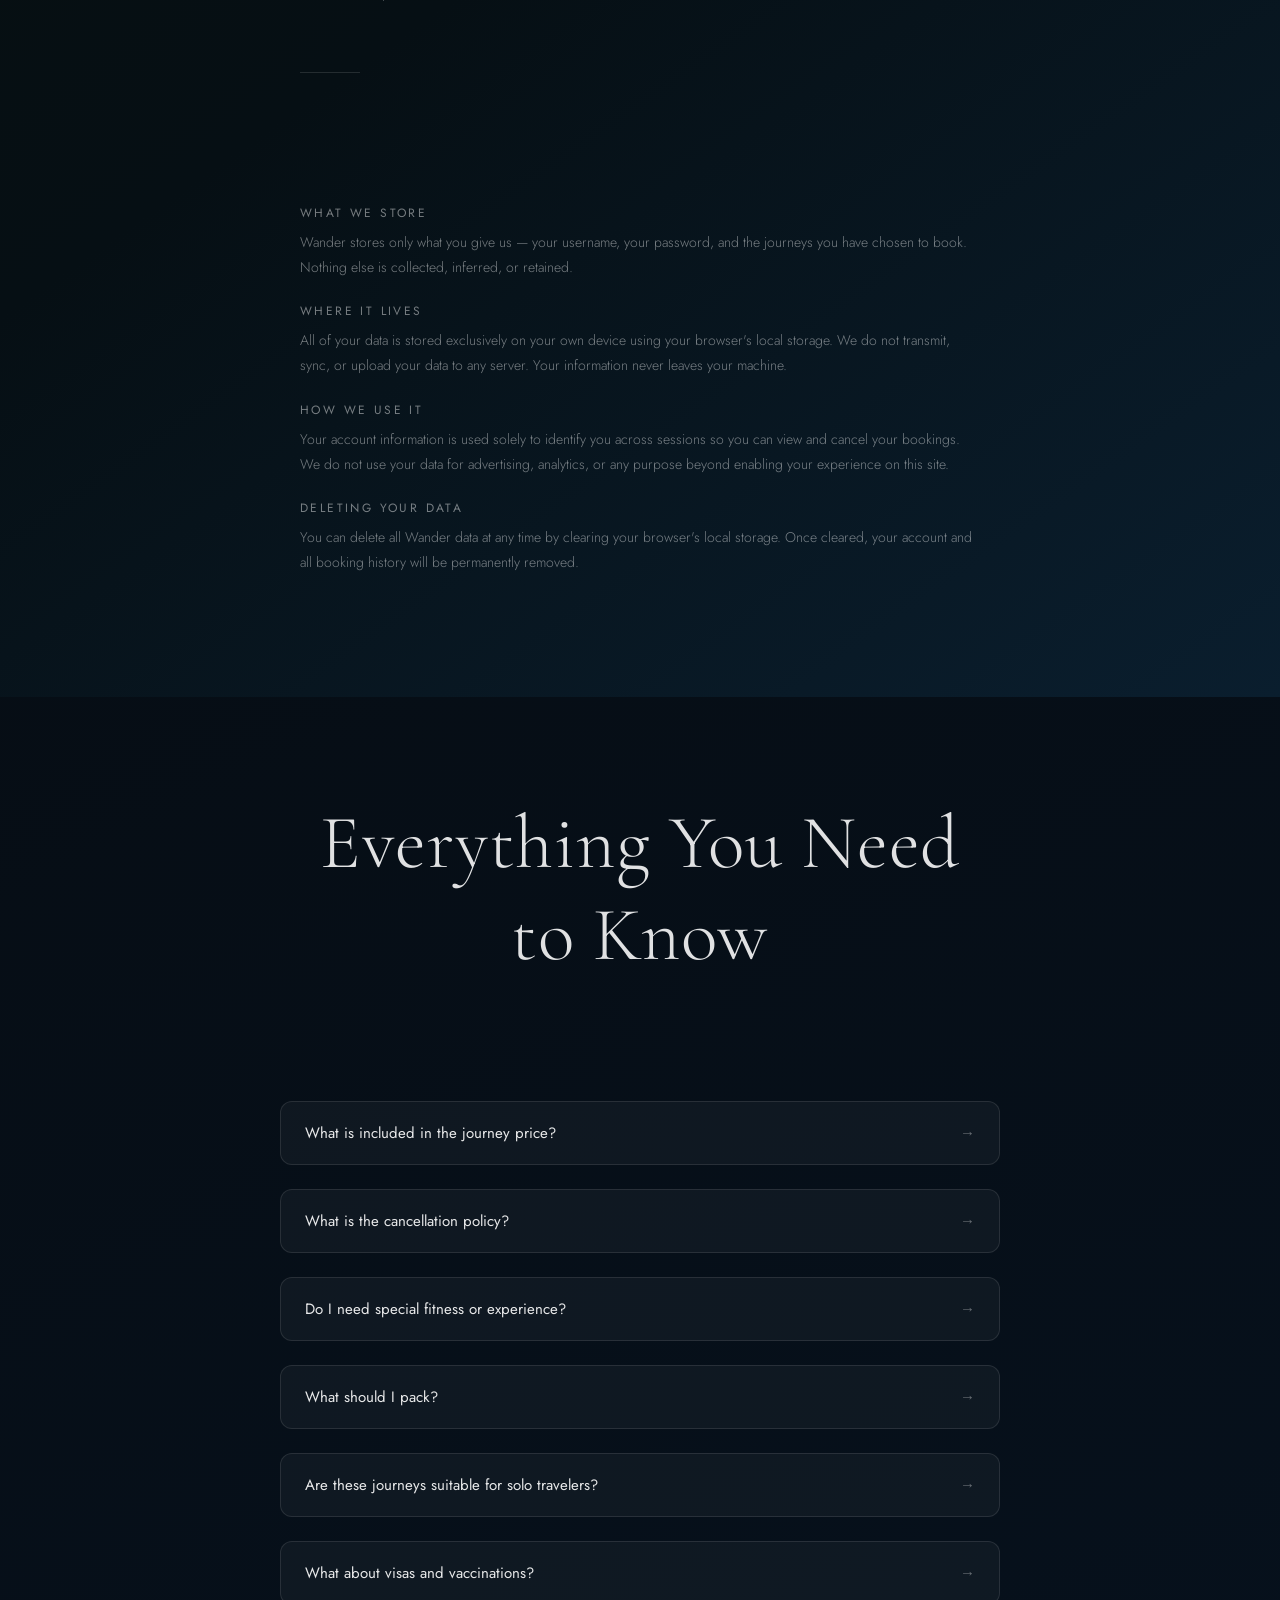
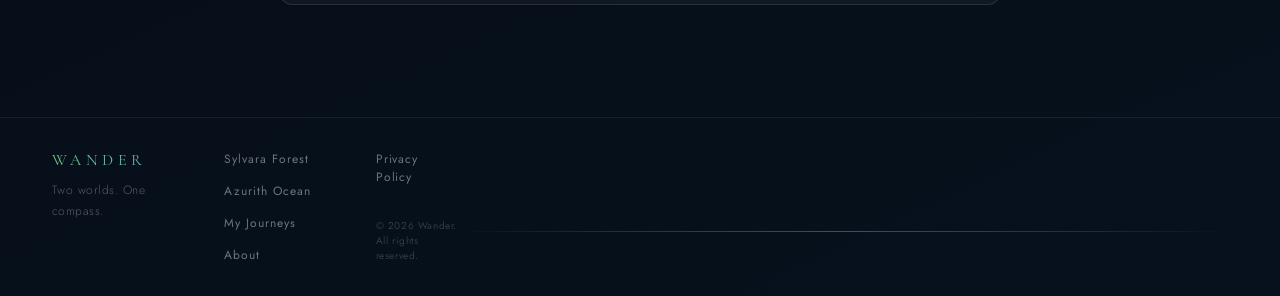
==== commit 7649aca7: "fixed some more bug and added new card and hero" ====
--- a/about.html
+++ b/about.html
@@ -1,303 +1,379 @@
-<!DOCTYPE html>
+<!doctype html>
 <html lang="en">
-<head>
-
-  <meta charset="UTF-8">
-  <meta name="viewport" content="width=device-width, initial-scale=1.0">
-  <title>Wander — About</title>
-  <link rel="preconnect" href="https://fonts.googleapis.com">
-  <link rel="preconnect" href="https://fonts.gstatic.com" crossorigin>
-  <link href="https://fonts.googleapis.com/css2?family=Cormorant+Garamond:ital,wght@0,300;0,400;0,600;1,300;1,400&family=Jost:wght@200;300;400;500&display=swap" rel="stylesheet">
-  <link href="https://cdn.jsdelivr.net/npm/daisyui@4/dist/full.min.css" rel="stylesheet"/>
-  <script>tailwind.config = { theme: { extend: {} } }</script>
-  <script src="https://cdn.tailwindcss.com"></script>
-  <link rel="stylesheet" href="css/style.css">
-
-  <style>
-    body {
-      background: linear-gradient(155deg, #080f0b 0%, #060d14 50%, #06111d 100%);
-      min-height: 100vh;
-    }
-
-    .about-split {
-      display: grid;
-      grid-template-columns: 1fr 1fr;
-      gap: 80px;
-      align-items: start;
-      margin-bottom: 80px;
-    }
-
-    .world-card {
-      border-radius: 18px;
-      overflow: hidden;
-      position: relative;
-    }
-
-    .world-card-img {
-      width: 100%;
-      height: 220px;
-      object-fit: cover;
-      display: block;
-      filter: brightness(0.75);
-      transition: filter 0.5s ease, transform 0.5s ease;
-    }
-
-    .world-card:hover .world-card-img {
-      filter: brightness(0.9);
-      transform: scale(1.03);
-    }
-
-    .world-card-body {
-      padding: 22px 24px;
-    }
-
-    .world-card-name {
-      font-family: 'Cormorant Garamond', serif;
-      font-size: 22px;
-      font-weight: 400;
-      color: rgba(255,255,255,0.85);
-      margin-bottom: 8px;
-    }
-
-    .world-card-desc {
-      font-size: 13px;
-      font-weight: 300;
-      line-height: 1.75;
-      color: rgba(255,255,255,0.45);
-    }
-
-    @media (max-width: 640px) {
-      .about-split { grid-template-columns: 1fr; gap: 24px; }
-    }
-  </style>
-
- <!-- 1. Supabase SDK -->
- <script src="https://cdn.jsdelivr.net/npm/@supabase/supabase-js@2"></script>
- <!-- 2. Config (initializes client) -->
- <script src="js/config.js" defer></script>
- <!-- 3. Auth logic -->
- <script src="js/auth.js" defer></script>
- <!-- 4. Main logic (cursor, scroll, FAQ, lightbox, inquiry) -->
- <script src="js/main.js" defer></script>
- <!-- 5. Bookings logic -->
- <script src="js/bookings.js" defer></script>
-</head>
-<body>
-
-  <!-- Leaf Cursor -->
-  <div id="leaf-cursor">
-    <svg viewBox="0 0 24 24" xmlns="http://www.w3.org/2000/svg" width="28" height="28">
-      <path d="M21 3C21 3 14 3 10 7C6 11 6 18 6 18C6 18 9.5 15.5 12.5 14.5C9.5 17.5 8.5 22 8.5 22L10.2 21.2C10.2 21.2 11.2 18 14 15.2C15.1 16.4 15.8 18.2 15.8 22L17.6 21.1C17.6 21.1 18.6 16.2 16.8 12.3C19.8 9.2 21 3 21 3Z" fill="#72cc87"/>
-    </svg>
-  </div>
-
-  <!-- Navbar -->
-  <nav class="nav-container scrolled">
-    <a href="index.html" class="wander-logo">Wander</a>
-    <div class="nav-links">
-      <a href="bookings.html" class="glass-btn hover-link" id="bookings-link" style="display:none;">Journeys</a>
-      <span class="user-label" id="user-label" style="display:none;"></span>
-      <a class="glass-btn hover-link" id="auth-btn" href="auth.html">Sign In</a>
-      <a href="index.html" class="glass-btn forest-switcher hover-link">&#x1F333; Forest</a>
-      <a href="ocean.html" class="glass-btn ocean-switcher hover-link">&#x1F30A; Ocean</a>
+  <head>
+    <meta charset="UTF-8" />
+    <meta name="viewport" content="width=device-width, initial-scale=1.0" />
+    <title>Wander — About</title>
+    <link rel="preconnect" href="https://fonts.googleapis.com" />
+    <link rel="preconnect" href="https://fonts.gstatic.com" crossorigin />
+    <link
+      href="https://fonts.googleapis.com/css2?family=Cormorant+Garamond:ital,wght@0,300;0,400;0,600;1,300;1,400&family=Jost:wght@200;300;400;500&display=swap"
+      rel="stylesheet"
+    />
+    <link
+      href="https://cdn.jsdelivr.net/npm/daisyui@4/dist/full.min.css"
+      rel="stylesheet"
+    />
+    <script>
+      tailwind.config = { theme: { extend: {} } };
+    </script>
+    <script src="https://cdn.tailwindcss.com"></script>
+    <link rel="stylesheet" href="css/style.css" />
+
+    <style>
+      body {
+        background: linear-gradient(
+          155deg,
+          #080f0b 0%,
+          #060d14 50%,
+          #06111d 100%
+        );
+        min-height: 100vh;
+      }
+
+      .about-split {
+        display: grid;
+        grid-template-columns: 1fr 1fr;
+        gap: 80px;
+        align-items: start;
+        margin-bottom: 80px;
+      }
+
+      .world-card {
+        border-radius: 18px;
+        overflow: hidden;
+        position: relative;
+      }
+
+      .world-card-img {
+        width: 100%;
+        height: 220px;
+        object-fit: cover;
+        display: block;
+        filter: brightness(0.75);
+        transition:
+          filter 0.5s ease,
+          transform 0.5s ease;
+      }
+
+      .world-card:hover .world-card-img {
+        filter: brightness(0.9);
+        transform: scale(1.03);
+      }
+
+      .world-card-body {
+        padding: 22px 24px;
+      }
+
+      .world-card-name {
+        font-family: "Cormorant Garamond", serif;
+        font-size: 22px;
+        font-weight: 400;
+        color: rgba(255, 255, 255, 0.85);
+        margin-bottom: 8px;
+      }
+
+      .world-card-desc {
+        font-size: 13px;
+        font-weight: 300;
+        line-height: 1.75;
+        color: rgba(255, 255, 255, 0.45);
+      }
+
+      @media (max-width: 640px) {
+        .about-split {
+          grid-template-columns: 1fr;
+          gap: 24px;
+        }
+      }
+    </style>
+
+    <!-- 1. Supabase SDK -->
+    <script src="https://cdn.jsdelivr.net/npm/@supabase/supabase-js@2"></script>
+    <!-- 2. Config (initializes client) -->
+    <script src="js/config.js" defer></script>
+    <!-- 3. Auth logic -->
+    <script src="js/auth.js" defer></script>
+    <!-- 4. Main logic (cursor, scroll, FAQ, lightbox, inquiry) -->
+    <script src="js/main.js" defer></script>
+    <!-- 5. Bookings logic -->
+    <script src="js/bookings.js" defer></script>
+  </head>
+  <body>
+    <!-- Leaf Cursor -->
+    <div id="leaf-cursor">
+      <svg
+        viewBox="0 0 24 24"
+        xmlns="http://www.w3.org/2000/svg"
+        width="28"
+        height="28"
+      >
+        <path
+          d="M21 3C21 3 14 3 10 7C6 11 6 18 6 18C6 18 9.5 15.5 12.5 14.5C9.5 17.5 8.5 22 8.5 22L10.2 21.2C10.2 21.2 11.2 18 14 15.2C15.1 16.4 15.8 18.2 15.8 22L17.6 21.1C17.6 21.1 18.6 16.2 16.8 12.3C19.8 9.2 21 3 21 3Z"
+          fill="#72cc87"
+        />
+      </svg>
     </div>
-  </nav>
-
-  <!-- About Content -->
-  <div class="inner-page default-inner" style="padding-top:120px;padding-bottom:100px;">
-    <div class="about-content">
-
-      <!-- Hero Title -->
-      <h1 class="about-hero-title scroll-reveal">Wander.</h1>
-
-      <!-- Brand Story -->
-      <p class="about-label scroll-reveal">What we are</p>
-      <p class="about-text scroll-reveal delay-1">
-        Wander is not a booking agency. It is an invitation.
-      </p>
-      <p class="about-text scroll-reveal delay-2">
-        We believe travel should be a decision made with intention — not a transaction, but a transformation. The world holds infinite depths, but most of it goes unseen, passed over for the familiar and the convenient. Wander exists to change that.
-      </p>
-      <p class="about-text scroll-reveal delay-3">
-        We have chosen two worlds, stripped of noise, placed before you with honesty. Sylvara, where ancient rainforest exhales in the dark and time moves at the pace of roots. Azurith, where the sea holds a stillness so complete you forget the land ever existed.
-      </p>
-      <p class="about-text scroll-reveal">
-        Two destinations. Two states of being. One compass pointing inward.
-      </p>
-
-      <!-- The Two Worlds -->
-      <div class="about-divider scroll-reveal"></div>
-      <p class="about-label scroll-reveal">The two worlds</p>
-      <div class="about-split">
-        <div class="world-card glass scroll-reveal delay-1">
-          <div style="overflow:hidden;">
-            <img
-              class="world-card-img"
-              src="https://images.unsplash.com/photo-1448375240586-882707db888b?fit=crop&w=600&q=80"
-              alt="Sylvara Rainforest"
-              loading="lazy"
-            >
-          </div>
-          <div class="world-card-body">
-            <p class="world-card-name">Sylvara Rainforest</p>
-            <p class="world-card-desc">
-              Borneo, Southeast Asia. An ancient canopy where the air itself seems alive. Fourteen layers of green between you and the sky. The sound of rain on a thousand leaves. A place that asks nothing of you except your presence.
-            </p>
-          </div>
-        </div>
-        <div class="world-card glass scroll-reveal delay-2">
-          <div style="overflow:hidden;">
-            <img
-              class="world-card-img"
-              src="https://images.unsplash.com/photo-1505118380757-91f5f5632de0?fit=crop&w=600&q=80"
-              alt="Azurith Crystal Seas"
-              loading="lazy"
-            >
-          </div>
-          <div class="world-card-body">
-            <p class="world-card-name">Azurith Crystal Seas</p>
-            <p class="world-card-desc">
-              Maldives, Indian Ocean. Water so clear it erases the distinction between above and below. An atoll that sits at the edge of the world. The horizon stretches without end in every direction. Come to be undone.
-            </p>
-          </div>
-        </div>
+
+    <!-- Navbar -->
+    <nav class="nav-container scrolled">
+      <a href="index.html" class="wander-logo">Wander</a>
+      <div class="nav-links">
+        <a
+          href="bookings.html"
+          class="glass-btn hover-link"
+          id="bookings-link"
+          style="display: none"
+          >Journeys</a
+        >
+        <span class="user-label" id="user-label" style="display: none"></span>
+        <a class="glass-btn hover-link" id="auth-btn" href="auth.html"
+          >Sign In</a
+        >
+        <a href="index.html" class="glass-btn forest-switcher hover-link"
+          >&#x1F333; Forest</a
+        >
+        <a href="ocean.html" class="glass-btn ocean-switcher hover-link"
+          >&#x1F30A; Ocean</a
+        >
       </div>
-
-      <!-- Philosophy -->
-      <p class="about-label scroll-reveal">Our philosophy</p>
-      <p class="about-text scroll-reveal delay-1">
-        Every plan we offer — Standard and Elite — is built around the same core belief: the most profound experiences are not found in crowded itineraries. They are found in depth. In silence. In places that feel unmanaged by time.
-      </p>
-      <p class="about-text scroll-reveal delay-2">
-        The Standard plans are for the traveller who wants to go somewhere real, unfiltered, immersive. The Elite plans are for those who want to surrender completely — where every detail has been considered, and nothing is left to chance except wonder.
-      </p>
-
-      <!-- Privacy Policy -->
-      <div class="about-divider scroll-reveal" id="privacy"></div>
-      <h2 class="privacy-title scroll-reveal">Privacy Policy</h2>
-
-      <div class="privacy-item scroll-reveal delay-1">
-        <p class="privacy-item-title">What we store</p>
-        <p class="privacy-item-text">
-          Wander stores only what you give us — your username, your password, and the journeys you have chosen to book. Nothing else is collected, inferred, or retained.
-        </p>
+    </nav>
+
+    <!-- About Content -->
+    <div
+      class="inner-page default-inner"
+      style="padding-top: 120px; padding-bottom: 100px"
+    >
+      <div class="about-content">
+        <!-- Hero Title -->
+        <h1 class="about-hero-title scroll-reveal">Wander.</h1>
+
+        <!-- Brand Story -->
+        <p class="about-label scroll-reveal">What we are</p>
+        <p class="about-text scroll-reveal delay-1">
+          Wander is not a booking agency. It is an invitation.
+        </p>
+        <p class="about-text scroll-reveal delay-2">
+          We believe travel should be a decision made with intention — not a
+          transaction, but a transformation. The world holds infinite depths,
+          but most of it goes unseen, passed over for the familiar and the
+          convenient. Wander exists to change that.
+        </p>
+        <p class="about-text scroll-reveal delay-3">
+          We have chosen two worlds, stripped of noise, placed before you with
+          honesty. Sylvara, where ancient rainforest exhales in the dark and
+          time moves at the pace of roots. Azurith, where the sea holds a
+          stillness so complete you forget the land ever existed.
+        </p>
+        <p class="about-text scroll-reveal">
+          Two destinations. Two states of being. One compass pointing inward.
+        </p>
+
+        <!-- The Two Worlds -->
+        <div class="about-divider scroll-reveal"></div>
+        <p class="about-label scroll-reveal">The two worlds</p>
+        <div class="about-split">
+          <div class="world-card glass scroll-reveal delay-1">
+            <div style="overflow: hidden">
+              <img
+                class="world-card-img"
+                src="https://images.unsplash.com/photo-1448375240586-882707db888b?fit=crop&w=600&q=80"
+                alt="Sylvara Rainforest"
+                loading="lazy"
+              />
+            </div>
+            <div class="world-card-body">
+              <p class="world-card-name">Sylvara Rainforest</p>
+              <p class="world-card-desc">
+                Borneo, Southeast Asia. An ancient canopy where the air itself
+                seems alive. Fourteen layers of green between you and the sky.
+                The sound of rain on a thousand leaves. A place that asks
+                nothing of you except your presence.
+              </p>
+            </div>
+          </div>
+          <div class="world-card glass scroll-reveal delay-2">
+            <div style="overflow: hidden">
+              <img
+                class="world-card-img"
+                src="https://images.unsplash.com/photo-1505118380757-91f5f5632de0?fit=crop&w=600&q=80"
+                alt="Azurith Crystal Seas"
+                loading="lazy"
+              />
+            </div>
+            <div class="world-card-body">
+              <p class="world-card-name">Azurith Crystal Seas</p>
+              <p class="world-card-desc">
+                Maldives, Indian Ocean. Water so clear it erases the distinction
+                between above and below. An atoll that sits at the edge of the
+                world. The horizon stretches without end in every direction.
+                Come to be undone.
+              </p>
+            </div>
+          </div>
+        </div>
+
+        <!-- Philosophy -->
+        <p class="about-label scroll-reveal">Our philosophy</p>
+        <p class="about-text scroll-reveal delay-1">
+          Every plan we offer — Standard and Elite — is built around the same
+          core belief: the most profound experiences are not found in crowded
+          itineraries. They are found in depth. In silence. In places that feel
+          unmanaged by time.
+        </p>
+        <p class="about-text scroll-reveal delay-2">
+          The Standard plans are for the traveller who wants to go somewhere
+          real, unfiltered, immersive. The Elite plans are for those who want to
+          surrender completely — where every detail has been considered, and
+          nothing is left to chance except wonder.
+        </p>
+
+        <!-- Privacy Policy -->
+        <div class="about-divider scroll-reveal" id="privacy"></div>
+        <h2 class="privacy-title scroll-reveal">Privacy Policy</h2>
+
+        <div class="privacy-item scroll-reveal delay-1">
+          <p class="privacy-item-title">What we store</p>
+          <p class="privacy-item-text">
+            Wander stores only what you give us — your username, your password,
+            and the journeys you have chosen to book. Nothing else is collected,
+            inferred, or retained.
+          </p>
+        </div>
+
+        <div class="privacy-item scroll-reveal delay-2">
+          <p class="privacy-item-title">Where it lives</p>
+          <p class="privacy-item-text">
+            All of your data is stored exclusively on your own device using your
+            browser's local storage. We do not transmit, sync, or upload your
+            data to any server. Your information never leaves your machine.
+          </p>
+        </div>
+
+        <div class="privacy-item scroll-reveal delay-3">
+          <p class="privacy-item-title">How we use it</p>
+          <p class="privacy-item-text">
+            Your account information is used solely to identify you across
+            sessions so you can view and cancel your bookings. We do not use
+            your data for advertising, analytics, or any purpose beyond enabling
+            your experience on this site.
+          </p>
+        </div>
+
+        <div class="privacy-item scroll-reveal">
+          <p class="privacy-item-title">Deleting your data</p>
+          <p class="privacy-item-text">
+            You can delete all Wander data at any time by clearing your
+            browser's local storage. Once cleared, your account and all booking
+            history will be permanently removed.
+          </p>
+        </div>
       </div>
-
-      <div class="privacy-item scroll-reveal delay-2">
-        <p class="privacy-item-title">Where it lives</p>
-        <p class="privacy-item-text">
-          All of your data is stored exclusively on your own device using your browser's local storage. We do not transmit, sync, or upload your data to any server. Your information never leaves your machine.
-        </p>
+    </div>
+
+    <section class="faq-section">
+      <div class="faq-container">
+        <h2 class="section-title">Everything You Need to Know</h2>
+        <div class="faq-list">
+          <div class="faq-hover-item">
+            <div class="faq-hover-q">
+              What is included in the journey price?
+            </div>
+            <div class="faq-hover-a">
+              <p>
+                All accommodations, guided excursions, meals as specified, local
+                transportation, permits, and 24/7 support. Flights to the region
+                and travel insurance are not included.
+              </p>
+            </div>
+          </div>
+
+          <div class="faq-hover-item">
+            <div class="faq-hover-q">What is the cancellation policy?</div>
+            <div class="faq-hover-a">
+              <p>
+                Full refund if cancelled 60+ days before departure. 50% refund
+                30–59 days before. No refund within 30 days. We recommend travel
+                insurance for unforeseen circumstances.
+              </p>
+            </div>
+          </div>
+
+          <div class="faq-hover-item">
+            <div class="faq-hover-q">
+              Do I need special fitness or experience?
+            </div>
+            <div class="faq-hover-a">
+              <p>
+                Our standard journeys require moderate fitness (ability to walk
+                3–5 km on uneven terrain). Premium journeys can be customized
+                for all fitness levels. No prior experience necessary.
+              </p>
+            </div>
+          </div>
+
+          <div class="faq-hover-item">
+            <div class="faq-hover-q">What should I pack?</div>
+            <div class="faq-hover-a">
+              <p>
+                We provide a detailed packing list upon booking. Essentials
+                include: lightweight breathable clothing, sturdy walking shoes,
+                rain jacket, insect repellent, sunscreen, and a reusable water
+                bottle.
+              </p>
+            </div>
+          </div>
+
+          <div class="faq-hover-item">
+            <div class="faq-hover-q">
+              Are these journeys suitable for solo travelers?
+            </div>
+            <div class="faq-hover-a">
+              <p>
+                Absolutely. Approximately 40% of our travelers join solo. You
+                will be matched with a roommate of the same gender, or you can
+                opt for a single supplement for private accommodation.
+              </p>
+            </div>
+          </div>
+
+          <div class="faq-hover-item">
+            <div class="faq-hover-q">What about visas and vaccinations?</div>
+            <div class="faq-hover-a">
+              <p>
+                Visa requirements vary by nationality. We provide guidance upon
+                booking. Recommended vaccinations typically include Hepatitis
+                A/B, Typhoid, and Tetanus. Consult your physician 6–8 weeks
+                before departure.
+              </p>
+            </div>
+          </div>
+        </div>
       </div>
-
-      <div class="privacy-item scroll-reveal delay-3">
-        <p class="privacy-item-title">How we use it</p>
-        <p class="privacy-item-text">
-          Your account information is used solely to identify you across sessions so you can view and cancel your bookings. We do not use your data for advertising, analytics, or any purpose beyond enabling your experience on this site.
-        </p>
+    </section>
+
+    <!-- Footer -->
+    <footer class="site-footer">
+      <div class="footer-container">
+        <div class="footer-brand">
+          <span class="footer-logo">Wander</span>
+          <p class="footer-tagline">Two worlds. One compass.</p>
+        </div>
+        <nav class="footer-nav">
+          <a href="index.html" class="footer-link">Sylvara Forest</a>
+          <a href="ocean.html" class="footer-link">Azurith Ocean</a>
+          <a href="bookings.html" class="footer-link">My Journeys</a>
+          <a href="about.html" class="footer-link">About</a>
+        </nav>
+        <div class="footer-legal">
+          <a href="about.html#privacy" class="footer-link">Privacy Policy</a>
+          <p class="footer-copyright">© 2026 Wander. All rights reserved.</p>
+        </div>
       </div>
-
-      <div class="privacy-item scroll-reveal">
-        <p class="privacy-item-title">Deleting your data</p>
-        <p class="privacy-item-text">
-          You can delete all Wander data at any time by clearing your browser's local storage. Once cleared, your account and all booking history will be permanently removed.
-        </p>
-      </div>
-
-    </div>
-  </div>
- <!-- this is the faq section-->
-<section class="faq-section">
-  <div class="faq-container">
-    <h2 class="section-title">Everything You Need to Know</h2>
-    <div class="faq-list">
-      
-      <div class="faq-item">
-        <button class="faq-question" aria-expanded="false">
-          What is included in the journey price?
-          <span class="faq-icon">+</span>
-        </button>
-        <div class="faq-answer">
-          <p>All accommodations, guided excursions, meals as specified, local transportation, permits, and 24/7 support. Flights to the region and travel insurance are not included.</p>
-        </div>
-      </div>
-
-      <div class="faq-item">
-        <button class="faq-question" aria-expanded="false">
-          What is the cancellation policy?
-          <span class="faq-icon">+</span>
-        </button>
-        <div class="faq-answer">
-          <p>Full refund if cancelled 60+ days before departure. 50% refund 30–59 days before. No refund within 30 days. We recommend travel insurance for unforeseen circumstances.</p>
-        </div>
-      </div>
-
-      <div class="faq-item">
-        <button class="faq-question" aria-expanded="false">
-          Do I need special fitness or experience?
-          <span class="faq-icon">+</span>
-        </button>
-        <div class="faq-answer">
-          <p>Our standard journeys require moderate fitness (ability to walk 3–5 km on uneven terrain). Premium journeys can be customized for all fitness levels. No prior experience necessary.</p>
-        </div>
-      </div>
-
-      <div class="faq-item">
-        <button class="faq-question" aria-expanded="false">
-          What should I pack?
-          <span class="faq-icon">+</span>
-        </button>
-        <div class="faq-answer">
-          <p>We provide a detailed packing list upon booking. Essentials include: lightweight breathable clothing, sturdy walking shoes, rain jacket, insect repellent, sunscreen, and a reusable water bottle.</p>
-        </div>
-      </div>
-
-      <div class="faq-item">
-        <button class="faq-question" aria-expanded="false">
-          Are these journeys suitable for solo travelers?
-          <span class="faq-icon">+</span>
-        </button>
-        <div class="faq-answer">
-          <p>Absolutely. Approximately 40% of our travelers join solo. You will be matched with a roommate of the same gender, or you can opt for a single supplement for private accommodation.</p>
-        </div>
-      </div>
-
-      <div class="faq-item">
-        <button class="faq-question" aria-expanded="false">
-          What about visas and vaccinations?
-          <span class="faq-icon">+</span>
-        </button>
-        <div class="faq-answer">
-          <p>Visa requirements vary by nationality. We provide guidance upon booking. Recommended vaccinations typically include Hepatitis A/B, Typhoid, and Tetanus. Consult your physician 6–8 weeks before departure.</p>
-        </div>
-      </div>
-
-    </div>
-  </div>
-</section>
-
-  <!-- Footer -->
-<footer class="site-footer">
-  <div class="footer-container">
-    <div class="footer-brand">
-      <span class="footer-logo">Wander</span>
-      <p class="footer-tagline">Two worlds. One compass.</p>
-    </div>
-    <nav class="footer-nav">
-      <a href="index.html" class="footer-link">Sylvara Forest</a>
-      <a href="ocean.html" class="footer-link">Azurith Ocean</a>
-      <a href="bookings.html" class="footer-link">My Journeys</a>
-      <a href="about.html" class="footer-link">About</a>
-    </nav>
-    <div class="footer-legal">
-      <a href="about.html#privacy" class="footer-link">Privacy Policy</a>
-      <p class="footer-copyright">© 2026 Wander. All rights reserved.</p>
-    </div>
-  </div>
-  <div class="footer-accent-line"></div>
-</footer>
-
-  <script src="js/auth.js"></script>
-  <script src="js/main.js"></script>
-</body>
+      <div class="footer-accent-line"></div>
+    </footer>
+
+    <script src="js/auth.js"></script>
+    <script src="js/main.js"></script>
+  </body>
 </html>
--- a/css/style.css
+++ b/css/style.css
@@ -435,3 +435,201 @@
   .plan-card:hover .plan-img { transform: none; }
   .glass-btn:active, .book-btn:active, .auth-submit:active, .cancel-btn:active, .inquiry-submit:active { transform: scale(0.97); transition-duration: 0.1s; }
 }
+
+/* ===== HOVER-REVEAL FAQ (CSS ONLY) ===== */
+.faq-hover-item {
+  background: rgba(255, 255, 255, 0.04);
+  border: 1px solid rgba(255, 255, 255, 0.1);
+  border-radius: 12px;
+  margin-bottom: 12px;
+  overflow: hidden;
+  transition: border-color 0.3s ease, background 0.3s ease;
+}
+.faq-hover-item:hover {
+  border-color: rgba(255, 255, 255, 0.25);
+  background: rgba(255, 255, 255, 0.07);
+}
+.faq-hover-q {
+  padding: 20px 24px;
+  font-size: 15px;
+  font-weight: 400;
+  color: rgba(255, 255, 255, 0.9);
+  cursor: default;
+  position: relative;
+}
+.faq-hover-q::after {
+  content: '→';
+  position: absolute;
+  right: 24px;
+  top: 50%;
+  transform: translateY(-50%);
+  opacity: 0.4;
+  transition: opacity 0.3s, transform 0.3s;
+}
+.faq-hover-item:hover .faq-hover-q::after {
+  opacity: 0.8;
+  transform: translateY(-50%) translateX(4px);
+}
+.faq-hover-a {
+  max-height: 0;
+  overflow: hidden;
+  padding: 0 24px;
+  opacity: 0;
+  transition: max-height 0.4s cubic-bezier(0.4, 0, 0.2, 1), 
+              padding 0.4s ease, 
+              opacity 0.3s ease;
+}
+.faq-hover-a p {
+  margin: 0 0 16px 0;
+  font-size: 14px;
+  line-height: 1.8;
+  color: rgba(255, 255, 255, 0.6);
+}
+.faq-hover-item:hover .faq-hover-a {
+  max-height: 300px;
+  padding: 0 24px 20px;
+  opacity: 1;
+}
+
+/* Touch Device Fallback: Answers always visible */
+@media (hover: none) and (pointer: coarse) {
+  .faq-hover-a {
+    max-height: 300px !important;
+    padding: 0 24px 20px !important;
+    opacity: 1 !important;
+  }
+  .faq-hover-q::after {
+    content: '↓';
+    opacity: 0.5;
+    transform: translateY(-50%);
+  }
+}
+
+/* ===== LOADER OVERLAY (Updated) ===== */
+.wander-loader {
+  position: fixed; inset: 0; z-index: 10001;
+  display: flex; flex-direction: column; align-items: center; justify-content: center;
+  background: inherit;
+  transition: opacity 0.6s cubic-bezier(0.4, 0, 0.2, 1), visibility 0.6s;
+}
+.wander-loader.hide { opacity: 0; visibility: hidden; pointer-events: none; }
+
+.loader-leaf {
+  width: 54px; height: 54px; color: rgba(255, 255, 255, 0.72);
+  animation: leaf-sway 2.2s cubic-bezier(0.4, 0, 0.2, 1) infinite;
+  transform-origin: 50% 100%; will-change: transform;
+}
+
+.loader-text {
+  margin-top: 18px; font-family: 'Cormorant Garamond', serif;
+  font-size: 13px; font-weight: 300; letter-spacing: 0.45em;
+  color: rgba(255, 255, 255, 0.42); animation: loader-pulse 2.4s ease-in-out infinite;
+}
+
+@keyframes leaf-sway {
+  0%, 100% { transform: translateY(0) rotate(-5deg) scale(1); }
+  50% { transform: translateY(-6px) rotate(5deg) scale(1.03); }
+}
+@keyframes loader-pulse {
+  0%, 100% { opacity: 0.32; } 50% { opacity: 0.78; }
+}
+
+@media (prefers-reduced-motion: reduce) {
+  .wander-loader { display: none !important; }
+}
+
+/* ===== DESTINATION MARQUEE SECTION ===== */
+.dest-marquee-section {
+  padding: 60px 0 80px;
+  position: relative;
+  z-index: 2;
+  overflow: hidden;
+}
+.forest-page .dest-marquee-section { background: linear-gradient(180deg, var(--forest-darkest) 0%, var(--forest-dark) 100%); }
+.ocean-page .dest-marquee-section { background: linear-gradient(180deg, var(--ocean-darkest) 0%, var(--ocean-dark) 100%); }
+
+.dest-marquee-container {
+  position: relative; width: 100%; overflow: hidden; padding: 24px 0;
+}
+/* Premium edge fades (explicit dark overlay prevents cross-theme rendering bugs) */
+.dest-marquee-container::before, .dest-marquee-container::after {
+  content: ''; position: absolute; top: 0; bottom: 0; width: 140px; z-index: 3; pointer-events: none;
+}
+.dest-marquee-container::before { left: 0; background: linear-gradient(90deg, rgba(0,0,0,0.85) 0%, transparent 100%); }
+.dest-marquee-container::after { right: 0; background: linear-gradient(270deg, rgba(0,0,0,0.85) 0%, transparent 100%); }
+
+.dest-marquee-track {
+  display: flex; gap: 24px; width: max-content;
+  animation: marquee-scroll 42s linear infinite;
+  will-change: transform;
+}
+/* Hover pause: halts animation immediately, resumes from exact coordinate on mouseleave */
+.dest-marquee-container:hover .dest-marquee-track { animation-play-state: paused; }
+
+@keyframes marquee-scroll {
+  0% { transform: translateX(0); }
+  100% { transform: translateX(-50%); } /* Mathematical snap point for seamless infinite loop */
+}
+
+/* ===== MODERN MARQUEE CARD ===== */
+.dest-card {
+  width: 340px; flex-shrink: 0; border-radius: 18px; overflow: hidden; position: relative;
+  background: rgba(255,255,255,0.04); border: 1px solid rgba(255,255,255,0.1);
+  backdrop-filter: blur(14px); -webkit-backdrop-filter: blur(14px);
+  transition: transform 0.45s cubic-bezier(0.4,0,0.2,1), box-shadow 0.45s ease, border-color 0.45s ease;
+  cursor: pointer;
+}
+.dest-card:hover {
+  transform: translateY(-10px) scale(1.02);
+  box-shadow: 0 28px 64px rgba(0,0,0,0.45), 0 0 0 1px rgba(255,255,255,0.2);
+  border-color: rgba(255,255,255,0.25);
+}
+
+.dest-card-img { width: 100%; height: 240px; object-fit: cover; display: block; transition: transform 0.6s ease; }
+.dest-card:hover .dest-card-img { transform: scale(1.05); }
+
+.dest-card-overlay {
+  position: absolute; inset: 0;
+  background: linear-gradient(to top, rgba(0,0,0,0.75) 0%, rgba(0,0,0,0.2) 50%, transparent 100%);
+  pointer-events: none;
+}
+
+.dest-card-content { position: absolute; bottom: 0; left: 0; right: 0; padding: 22px; }
+
+.dest-continent {
+  display: inline-block; font-size: 9px; font-weight: 500; letter-spacing: 0.2em; text-transform: uppercase;
+  padding: 5px 10px; border-radius: 100px; background: var(--tag-bg); border: 1px solid currentColor;
+  margin-bottom: 10px; transition: background 0.3s ease;
+}
+.dest-card:hover .dest-continent { background: rgba(255,255,255,0.15); }
+
+.dest-name {
+  font-family: 'Cormorant Garamond', serif; font-size: 26px; font-weight: 400; color: #fff; margin-bottom: 4px;
+  line-height: 1.15;
+}
+.dest-price {
+  font-size: 13px; font-weight: 300; color: rgba(255,255,255,0.7); letter-spacing: 0.04em;
+}
+
+/* ===== RESPONSIVE & ACCESSIBILITY ===== */
+@media (max-width: 1024px) { 
+  .dest-card { width: 300px; } 
+  .dest-card-img { height: 210px; } 
+}
+@media (max-width: 768px) {
+  .dest-card { width: 280px; }
+  .dest-marquee-container::before, .dest-marquee-container::after { width: 60px; }
+}
+@media (prefers-reduced-motion: reduce) {
+  .dest-marquee-track { animation-duration: 0.01ms !important; }
+}
+
+/* ===== 4-CARD PLAN GRID OVERRIDE ===== */
+.plans-grid {
+  display: grid;
+  grid-template-columns: repeat(2, 1fr);
+  gap: 24px;
+  max-width: 1280px;
+  margin: 0 auto;
+}
+@media (max-width: 900px) { .plans-grid { grid-template-columns: 1fr; } }
